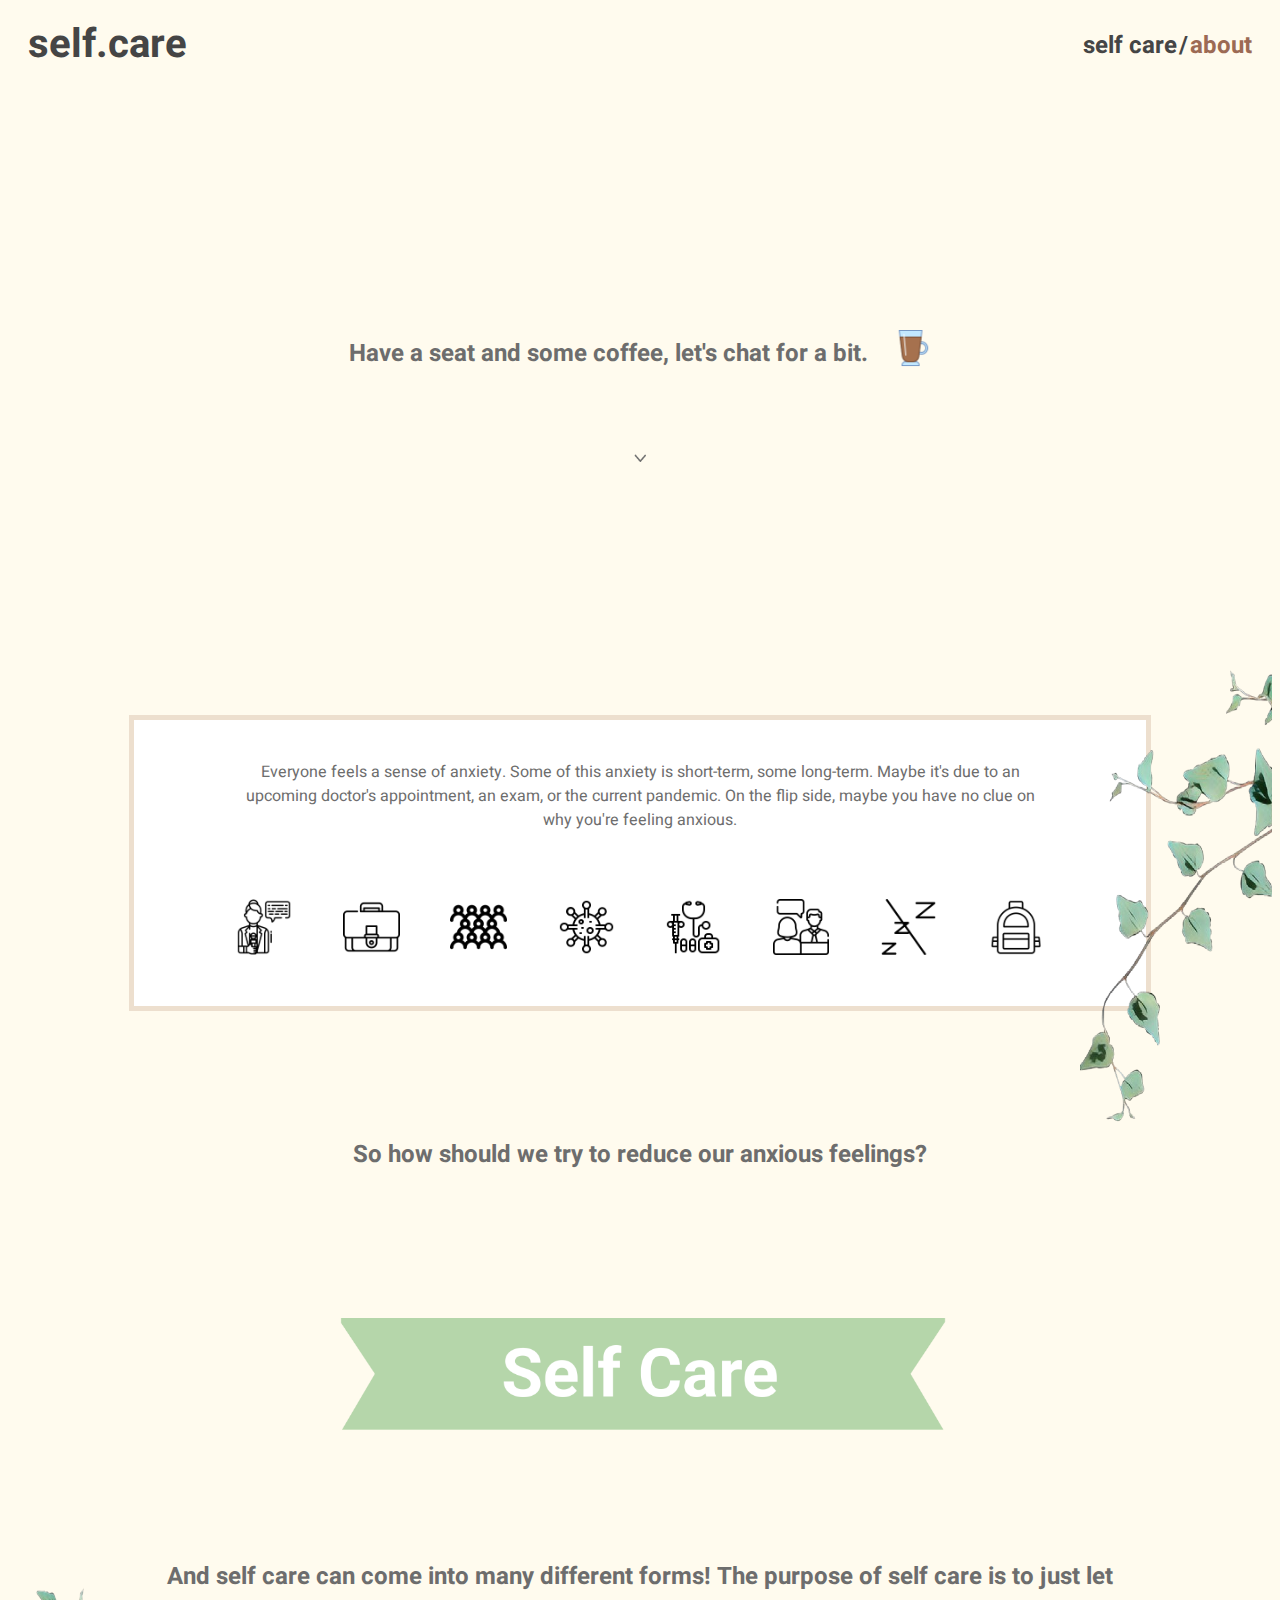
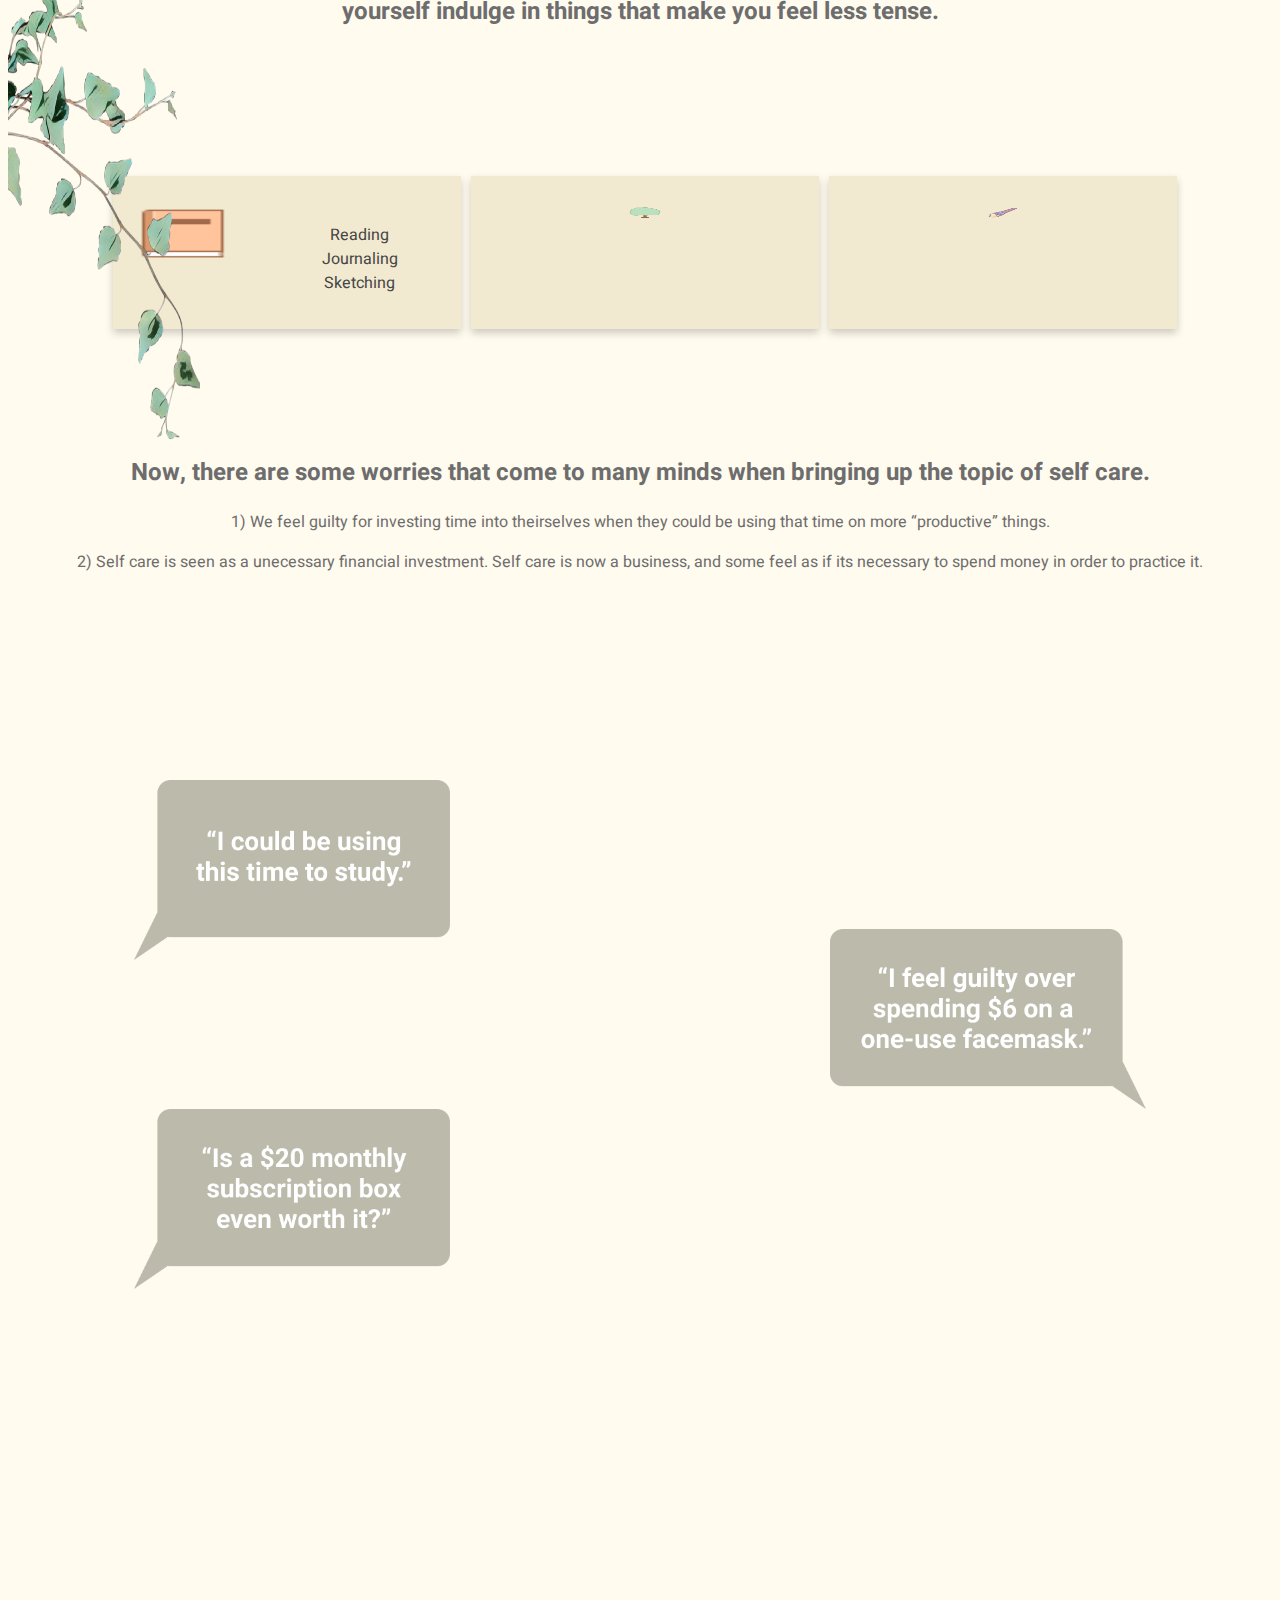
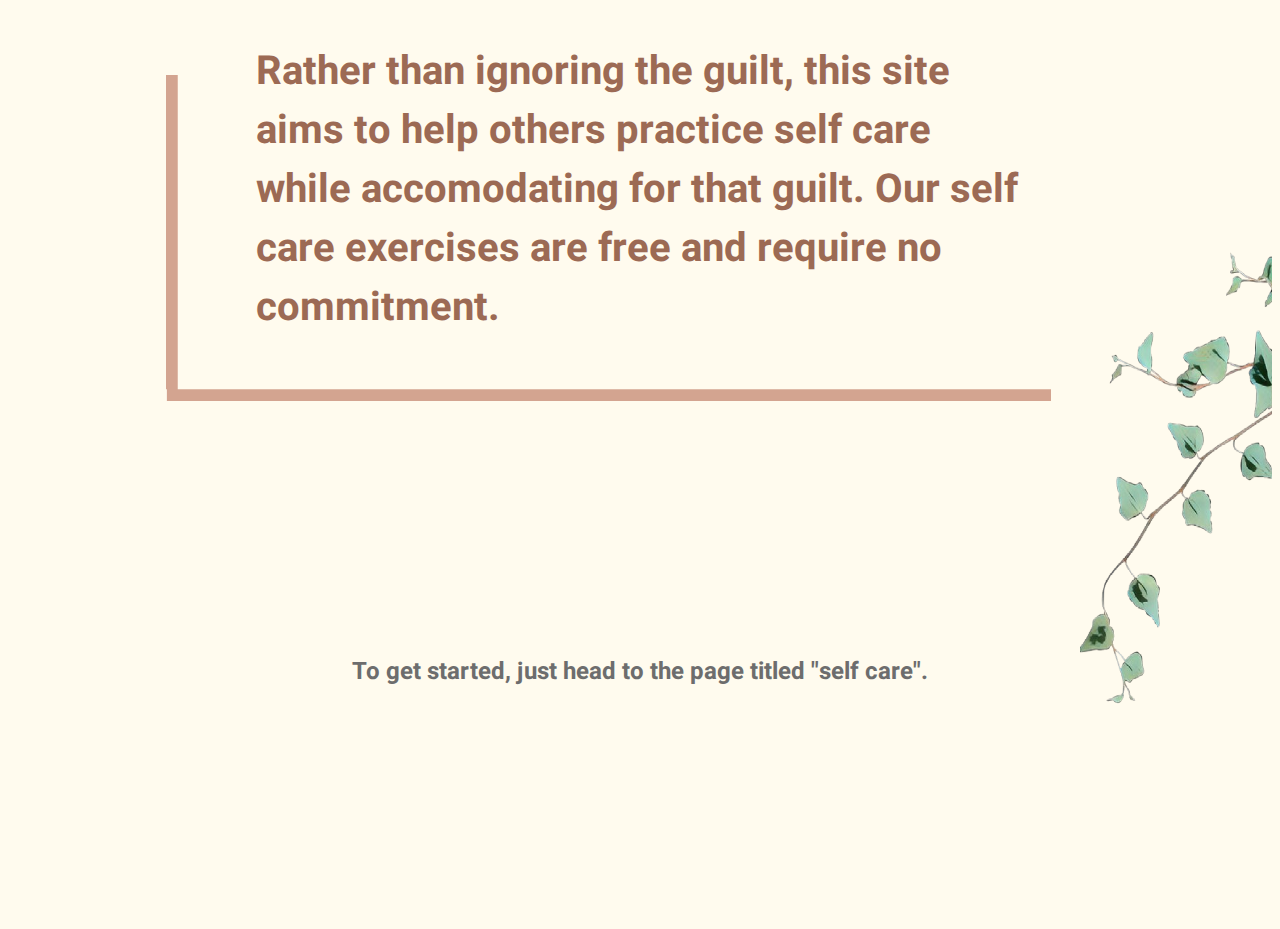
==== index.html @ 166d168b "files" ====
<!DOCTYPE html>
<html lang="en" dir="ltr">
  <head>
    <link rel="stylesheet" href="style.css">
    <meta charset="utf-8">
    <title>self.care</title>

    <style>
    body {background-color: #FFFBEE}
    </style>

  <div class = "navigation" style = "width: 100%">
    <h1> self.care </h1>
    <h2  style = "margin-right: 20px; color: #9C6A54"> about </h2>
    <h2 style = "margin-left: 2px; margin-right: 2px"> / <h2>
    <h2> self care </h2>
  </div>

  <div class = "pagewidth" style = "width: 100%;">
    <h2 style = "margin-top: 20%"> Have a seat and some coffee, let's chat for a bit. </h2>
    <img src = "coffee.png" style = "width: 3%; height: 3%; margin-top: 19.5%; margin-left: 2%"> </img>
  </div>
  <div class = "pagewidth" style = "width: 100%">
  <img src = "down.png" style = "margin-top: 5%; width: 1%; height 1%"> </img>
  </div>

  <div class = "pagewidth" style = "width: 100%">
  <div class = "anxieties" style = "width: 80%; margin-top: 20%">
  <p style = "text-align: center; margin-left: 10%; margin-right: 10%; margin-top: 4%"> Everyone feels a sense of anxiety. Some of this anxiety is short-term,
      some long-term. Maybe it's due to an upcoming doctor's appointment,
        an exam, or the current pandemic. On the flip side, maybe
        you have no clue on why you're feeling anxious. </p>
  <div class = "images" style = "width: 80%; margin-top: 5%; margin-left: 10%; margin-right: 10%; margin-bottom: 5%">
    <img src = "anchor.png" style = "width: 7%; height: 7%; margin-left: 0%"> </img>
    <img src = "briefcase.png" style = "width: 7%; height: 7%"> </img>
    <img src = "crowd.png" style = "width: 7%; height: 7%" > </img>
    <img src = "disease.png" style = "width: 7%; height: 7%"> </img>
    <img src = "doctor-tool.png" style = "width: 7%; height: 7%"> </img>
    <img src = "job-interview.png" style = "width: 7%; height: 7%"> </img>
    <img src = "no-sleeping.png" style = "width: 7%; height: 7%"> </img>
    <img src = "school-bag.png" style = "width: 7%; height: 7%"> </img>
  </div>
  </div>
  </div>

  <div class = "right" style = "width: 100%">
  <img src = "ivy.png" style= "position: absolute; width: 15%; height: 80%; margin-top: -30%"> </img>
  </div>

  <div class = "pagewidth" style = "width: 100%;">
    <h2 style = "margin-top: 10%"> So how should we try to reduce our anxious feelings? </h2>
  </div>

  <div class = "pagewidth" style = "width: 100%;">
  <img src = "Selfcare.png" style = "margin-top: 10%; width: 70%; height: 40%"> </img>
  </div>

  <div class = "pagewidth" style = "width: 100%;">
    <h2 style = "margin-top: 10%; text-align: center; margin-left: 10%; margin-right: 10%"> And self care can come into many different forms!
The purpose of self care is to just let yourself indulge in things that make you feel less tense. </h2>
  </div>

  <div class="threecolumn" style = "width: 100%">
    <div class = "card" style = "width: 25%">
      <div class = "image" style = "width: 100%">
      <img src = "Book.png" style = "width: 50%; height: 50%"> </img>
      <div class = "info" style = "width: 100%">
        <ul>
          <li> Reading </li>
          <li> Journaling </li>
          <li> Sketching </li>
        </ul>
      </div>
      </div>
  </div>
    <div class = "card" style = "width: 25%">
      <div class = "image" style = "width: 100%">
      <img src = "Tree.png" style = "width: 10%; height: 10%"> </img>
      </div>
    </div>
    <div class = "card" style = "width: 25%">
      <div class = "image" style = "width: 100%">
      <img src = "Paintbrush.png" style = "width: 10%; height: 10%"> </img>
      </div>
    </div>
  </div>

  <img src = "ivy2.png" style= "position: absolute; width: 15%; height: 80%; margin-top: -30%"> </img>

    <h2 style = "margin-top: 10%; text-align: center"> Now, there are some worries that come to many minds when bringing up the topic of self care. </h2>
    <p style = "text-align: center"> 1) We feel guilty for investing time into theirselves when they could be using that time on more “productive” things.</p>
    <p style = "text-align: center">2) Self care is seen as a unecessary financial investment. Self care is now a business, and some feel as if its necessary to spend money in order to practice it.   </p>

    <img src = "Chatbubble1.png" style= "width: 25%; height: 80%; margin-top: 15%; margin-left: 10%"> </img>

    <div class = "right" style = "width: 100%">
    <img src = "Chatbubble2.png" style= "width: 25%; height: 80%; margin-top: -3%; margin-right: 10%"> </img>
    </div>

    <img src = "Chatbubble3.png" style= "width: 25%; height: 80%; margin-top: 0%; margin-left: 10%"> </img>

    <div class = "pagewidth" style = "width: 100%">
    <img src = "grid.png" style = "width: 70%; height: 40%; margin-top: 30%; margin-left: -5%">
    </div>

    <div class = "pagewidth" style = "width: 100%">
    <h2 style = "color: #9C6A54;  position: absolute; margin-left: 20%; margin-right: 20%; margin-top: -28%; font-size: 250%">
    Rather than ignoring the guilt, this site aims to help others practice self care while accomodating for
    that guilt. Our self care exercises are free and require no commitment. </h2>
    </div>

    <div class = "right" style = "width: 100%">
    <img src = "ivy.png" style= "position: absolute; width: 15%; height: 80%; margin-top: -15%"> </img>
    </div>

    <h2 style = "margin-top: 10%; text-align: center; margin-top: 20%"> To get started, just head to the page titled
    "self care". </h2>


  </div>

  </head>
  <body>

  </body>
</html>
---- style.css ----
@import url(https://fonts.googleapis.com/css?family=Heebo);

body {
  font-family: 'Heebo';
}

h1, h2, h3, p {
  color: #6D6D6D;
}

.navigation h2 {
  display: inline-flex;
  float: right;
  color: #454545
}

.navigation h1 {
  display: inline-block;
  position: absolute;
  font-size: 250%;
  margin-top: 7px;
  margin-left: 20px;
  color: #454545;
}

.pagewidth{
  display:flex;
  justify-content: center;
}

.anxieties{
  background-color: white;
  border-style: solid;
  border-color: #EDDFCE;
  border-width: thick;
}

.images {
  display: inline-flex;
  justify-content: space-between;
}

.right{
  display: flex;
  justify-content: flex-end;
}

.card {
  box-shadow: 0 4px 8px 0 rgba(0, 0, 0, 0.2);
  padding: 16px;
  background-color: #F2EAD0;
  margin-left: 10px;
  display: inline-flex;
}

.threecolumn {
  display: flex;
  justify-content: center;
  margin-top: 10%;
}

.image {
  display: flex;
  justify-content: center;
  margin-top: 5%;
}

.info {
  display: block;
  justify-content: center;
  text-align: center;
}

li {
  color: #454545;
}

  ul {
  list-style-type: none;
}
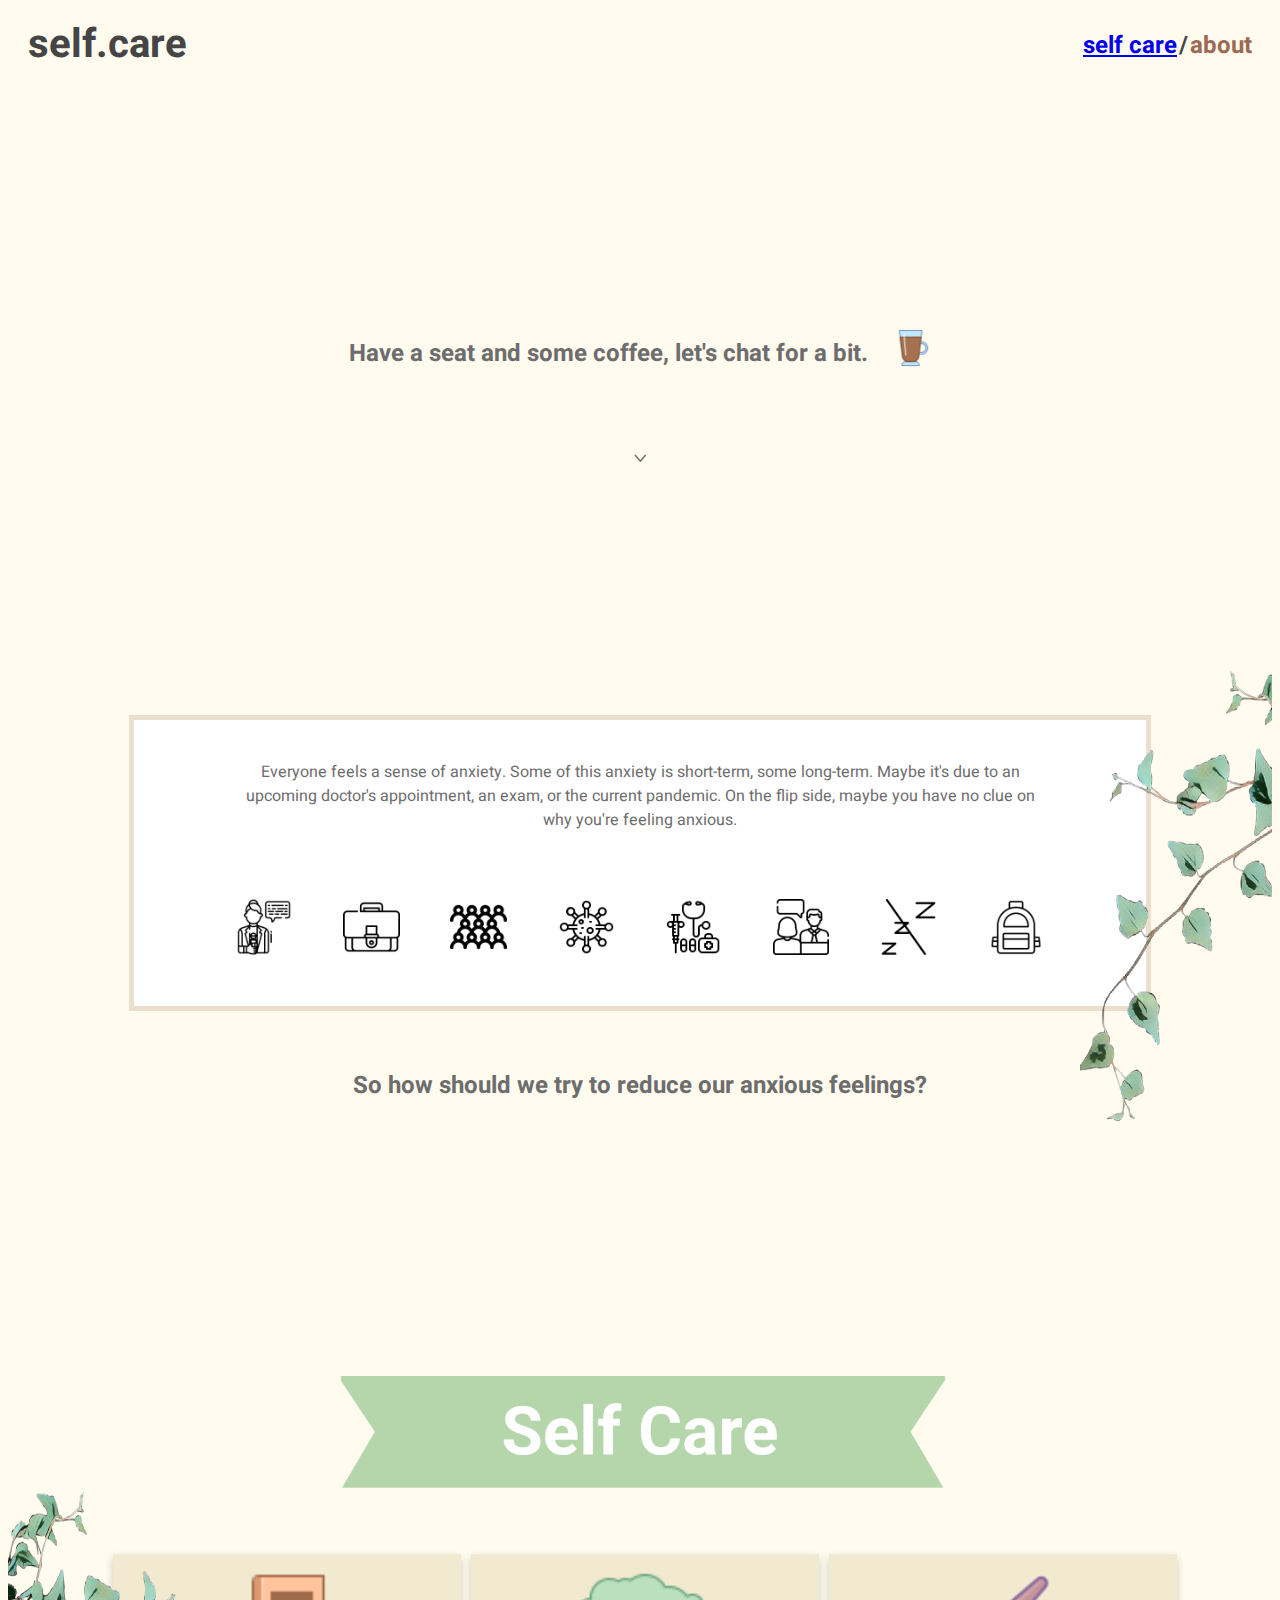
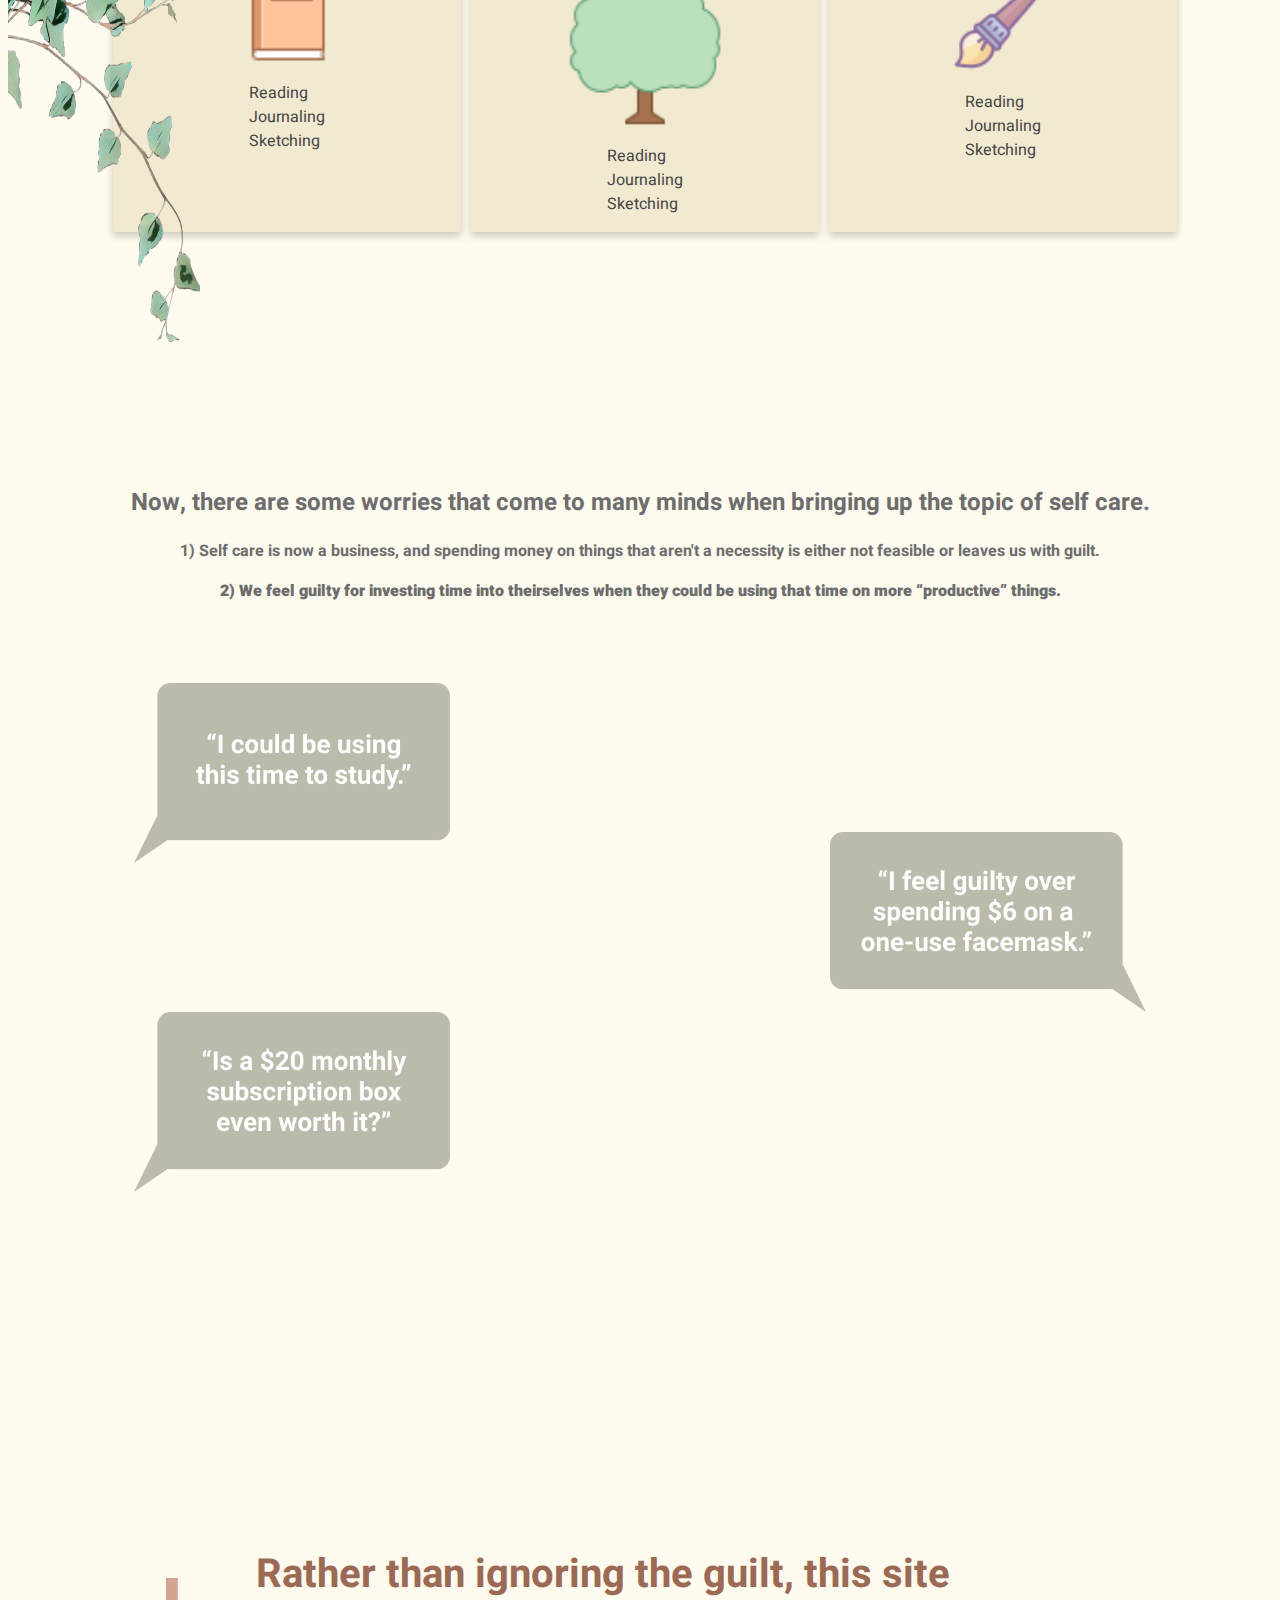
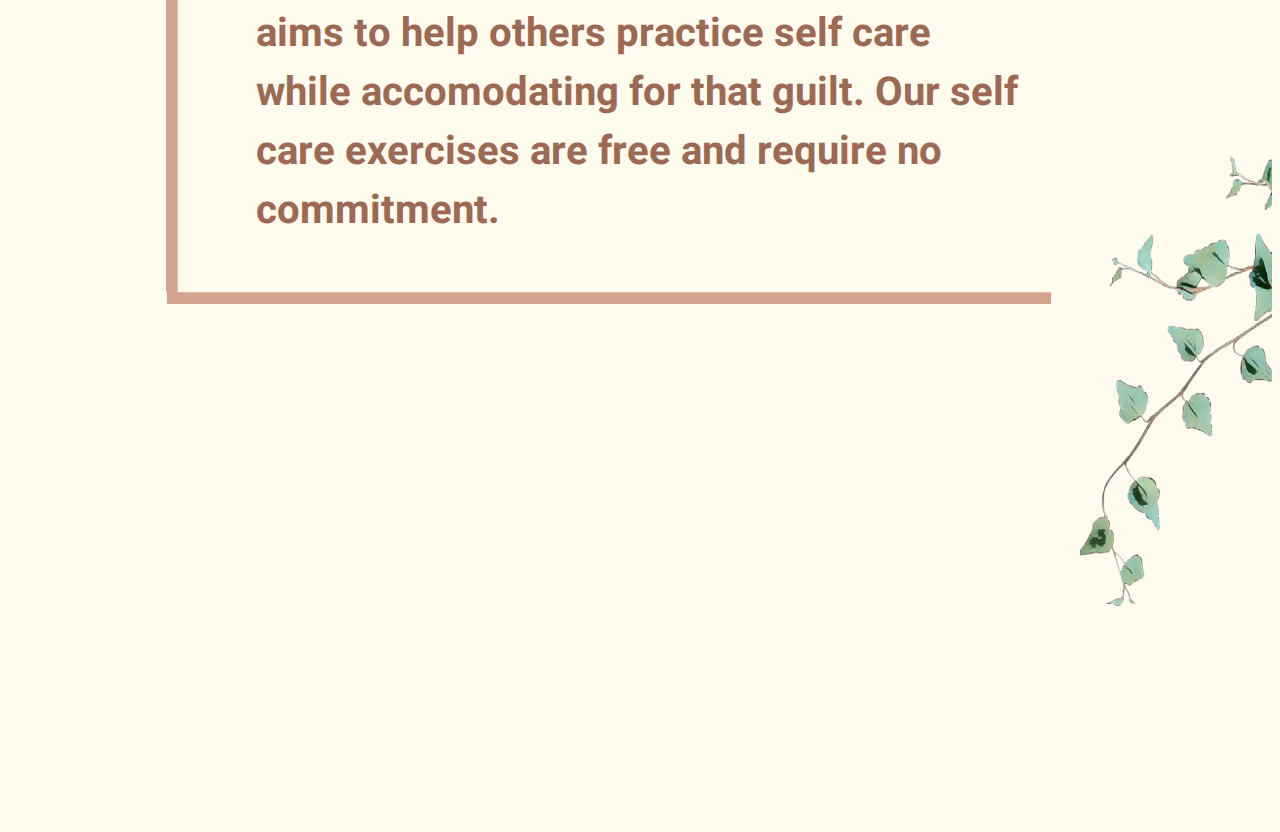
==== commit 2bc50ba2: "files" ====
--- a/index.html
+++ b/index.html
@@ -13,7 +13,7 @@
     <h1> self.care </h1>
     <h2  style = "margin-right: 20px; color: #9C6A54"> about </h2>
     <h2 style = "margin-left: 2px; margin-right: 2px"> / <h2>
-    <h2> self care </h2>
+    <h2> <a href= ”selfcare.html”>self care</a> </h2>
   </div>
 
   <div class = "pagewidth" style = "width: 100%;">
@@ -47,51 +47,48 @@
   <img src = "ivy.png" style= "position: absolute; width: 15%; height: 80%; margin-top: -30%"> </img>
   </div>
 
-  <div class = "pagewidth" style = "width: 100%;">
-    <h2 style = "margin-top: 10%"> So how should we try to reduce our anxious feelings? </h2>
+  <div class = "pagewidth" style = "width: 100%; margin-top: 3%">
+    <h2> So how should we try to reduce our anxious feelings? </h2>
   </div>
 
   <div class = "pagewidth" style = "width: 100%;">
-  <img src = "Selfcare.png" style = "margin-top: 10%; width: 70%; height: 40%"> </img>
+  <img src = "Selfcare.png" style = "margin-top: 20%; width: 70%; height: 40%"> </img>
   </div>
 
-  <div class = "pagewidth" style = "width: 100%;">
-    <h2 style = "margin-top: 10%; text-align: center; margin-left: 10%; margin-right: 10%"> And self care can come into many different forms!
-The purpose of self care is to just let yourself indulge in things that make you feel less tense. </h2>
-  </div>
-
-  <div class="threecolumn" style = "width: 100%">
-    <div class = "card" style = "width: 25%">
-      <div class = "image" style = "width: 100%">
-      <img src = "Book.png" style = "width: 50%; height: 50%"> </img>
-      <div class = "info" style = "width: 100%">
+  <div class="threecolumn" style="width: 100%">
+    <div class="card" style="width: 25%">
+      <img src="Book.png" style="width: 30%;">
         <ul>
           <li> Reading </li>
           <li> Journaling </li>
           <li> Sketching </li>
         </ul>
-      </div>
-      </div>
-  </div>
-    <div class = "card" style = "width: 25%">
-      <div class = "image" style = "width: 100%">
-      <img src = "Tree.png" style = "width: 10%; height: 10%"> </img>
-      </div>
     </div>
-    <div class = "card" style = "width: 25%">
-      <div class = "image" style = "width: 100%">
-      <img src = "Paintbrush.png" style = "width: 10%; height: 10%"> </img>
-      </div>
+    <div class="card" style="width: 25%">
+        <img src="Tree.png" style="width: 50%;">
+        <ul>
+          <li> Reading </li>
+          <li> Journaling </li>
+          <li> Sketching </li>
+        </ul>
+    </div>
+    <div class="card" style="width: 25%">
+        <img src="Paintbrush.png" style="width: 33%;">
+        <ul>
+          <li> Reading </li>
+          <li> Journaling </li>
+          <li> Sketching </li>
+        </ul>
     </div>
   </div>
 
   <img src = "ivy2.png" style= "position: absolute; width: 15%; height: 80%; margin-top: -30%"> </img>
 
-    <h2 style = "margin-top: 10%; text-align: center"> Now, there are some worries that come to many minds when bringing up the topic of self care. </h2>
-    <p style = "text-align: center"> 1) We feel guilty for investing time into theirselves when they could be using that time on more “productive” things.</p>
-    <p style = "text-align: center">2) Self care is seen as a unecessary financial investment. Self care is now a business, and some feel as if its necessary to spend money in order to practice it.   </p>
+    <h2 style = "margin-top: 20%; text-align: center"> Now, there are some worries that come to many minds when bringing up the topic of self care. </h2>
+    <p style = "text-align: center"> <strong> 1) Self care is now a business, and spending money on things that aren't a necessity is either not feasible or leaves us with guilt. <strong></p>
+    <p style = "text-align: center"> <strong> 2) We feel guilty for investing time into theirselves when they could be using that time on more “productive” things. </strong> </p>
 
-    <img src = "Chatbubble1.png" style= "width: 25%; height: 80%; margin-top: 15%; margin-left: 10%"> </img>
+    <img src = "Chatbubble1.png" style= "width: 25%; height: 80%; margin-top: 5%; margin-left: 10%"> </img>
 
     <div class = "right" style = "width: 100%">
     <img src = "Chatbubble2.png" style= "width: 25%; height: 80%; margin-top: -3%; margin-right: 10%"> </img>
@@ -113,9 +110,6 @@
     <img src = "ivy.png" style= "position: absolute; width: 15%; height: 80%; margin-top: -15%"> </img>
     </div>
 
-    <h2 style = "margin-top: 10%; text-align: center; margin-top: 20%"> To get started, just head to the page titled
-    "self care". </h2>
-
 
   </div>
 
--- a/style.css
+++ b/style.css
@@ -51,12 +51,14 @@
   background-color: #F2EAD0;
   margin-left: 10px;
   display: inline-flex;
+  flex-direction: column;
+  align-items: center;
 }
 
 .threecolumn {
   display: flex;
   justify-content: center;
-  margin-top: 10%;
+  margin-top: 5%;
 }
 
 .image {
@@ -77,4 +79,7 @@
 
   ul {
   list-style-type: none;
+  margin: 0px;
+  padding: 0px;
+  margin-top: 5%;
 }
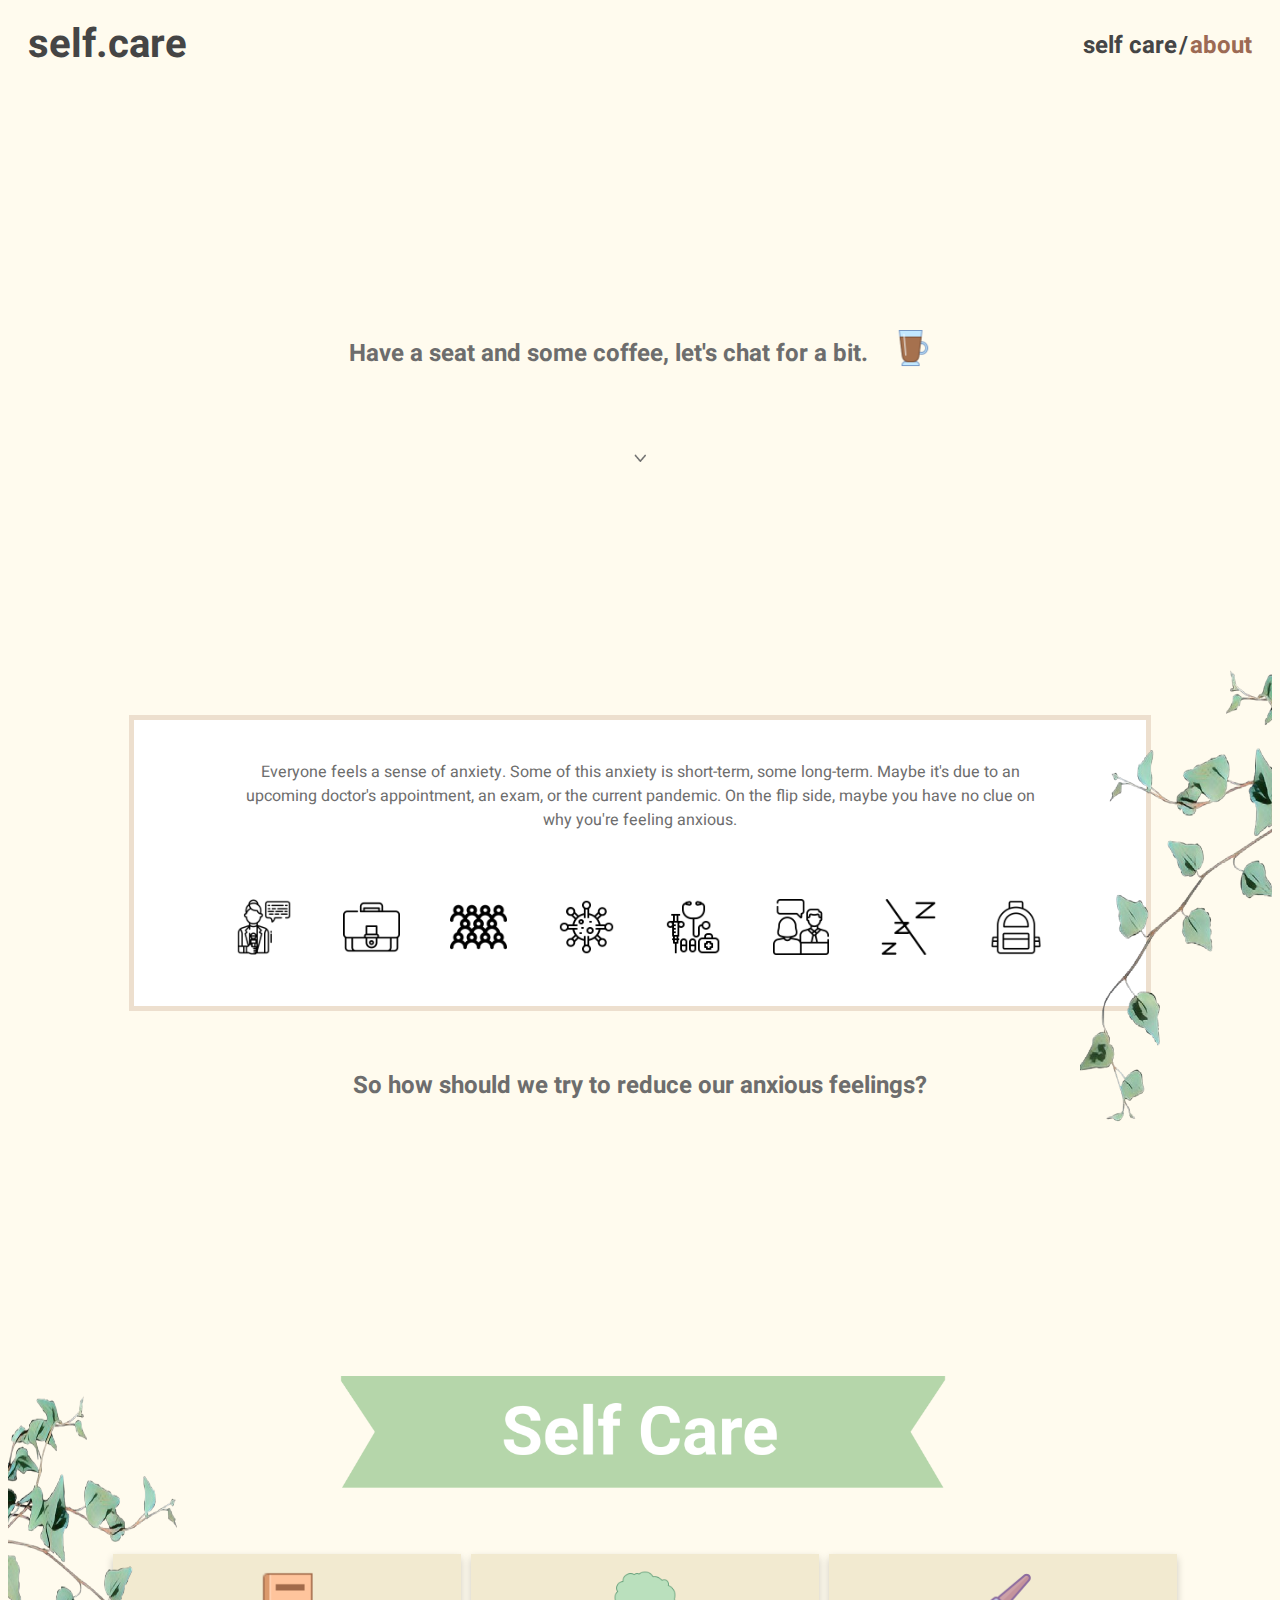
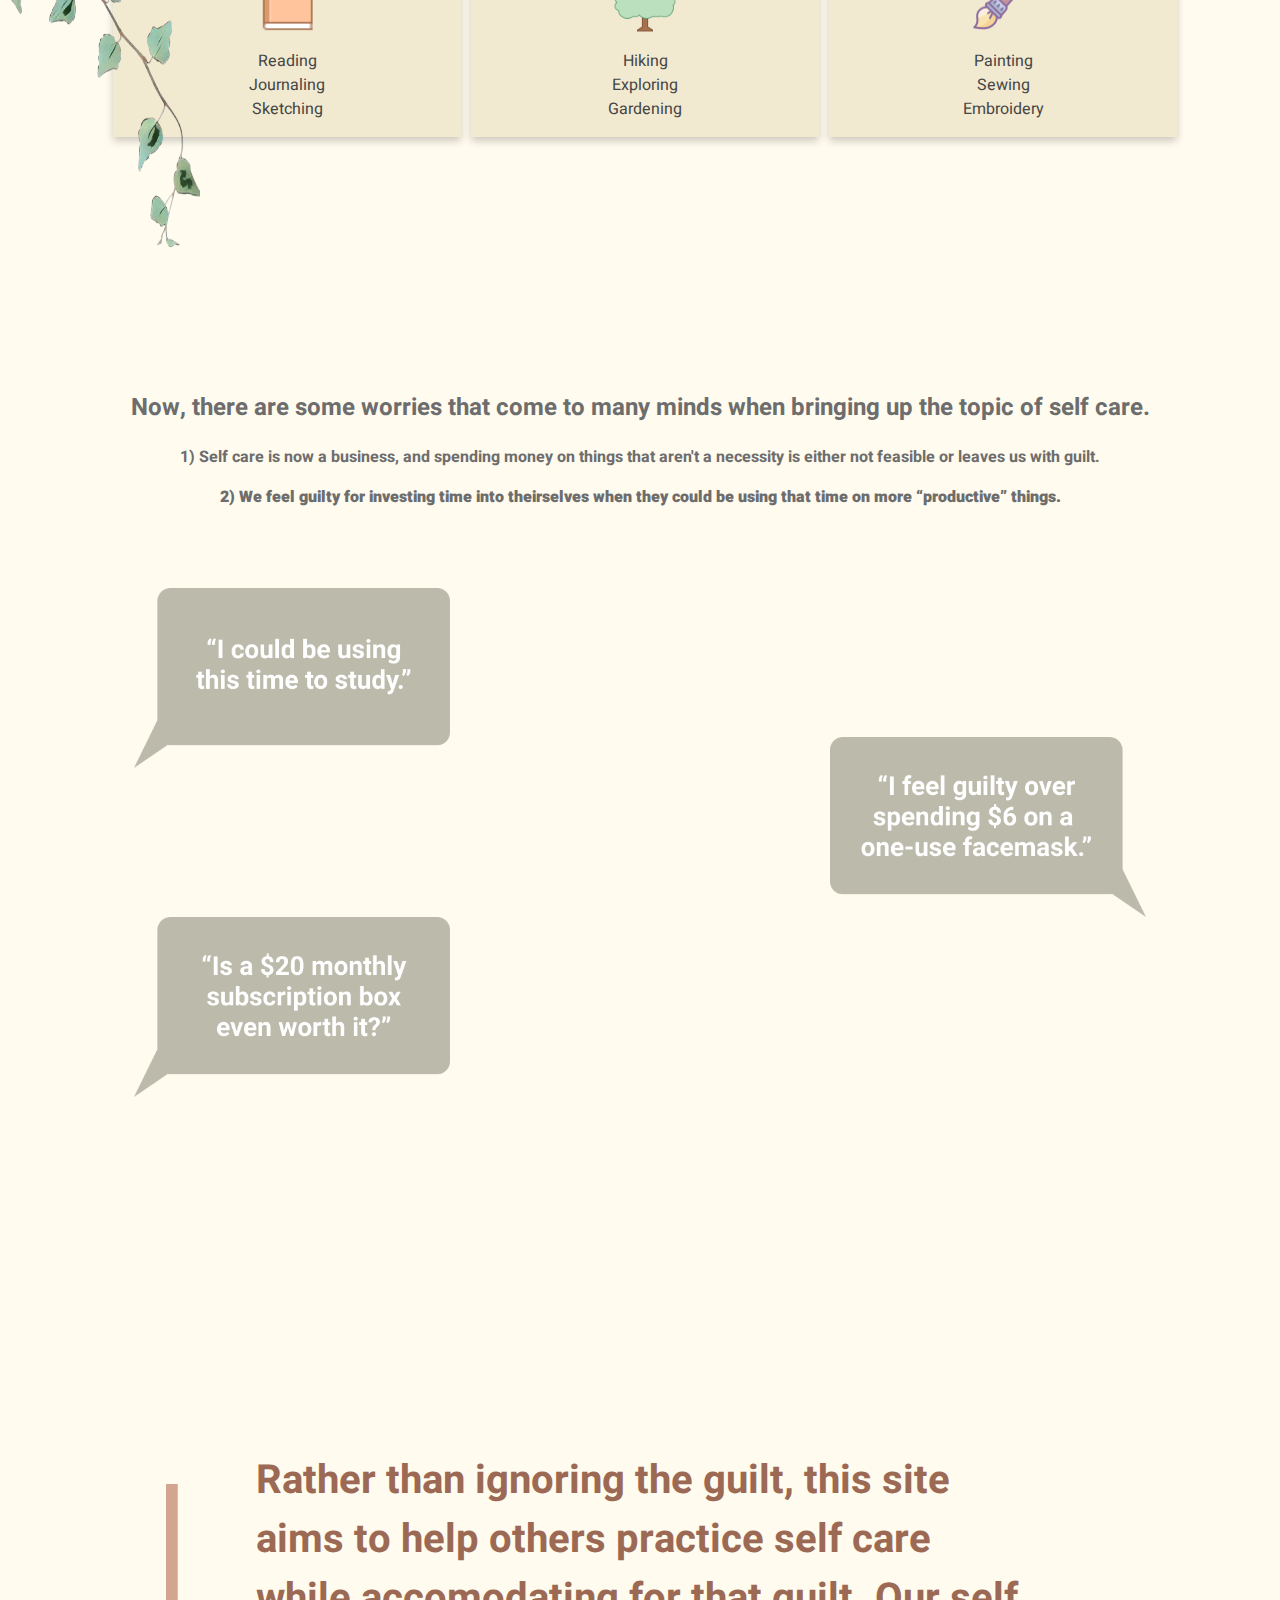
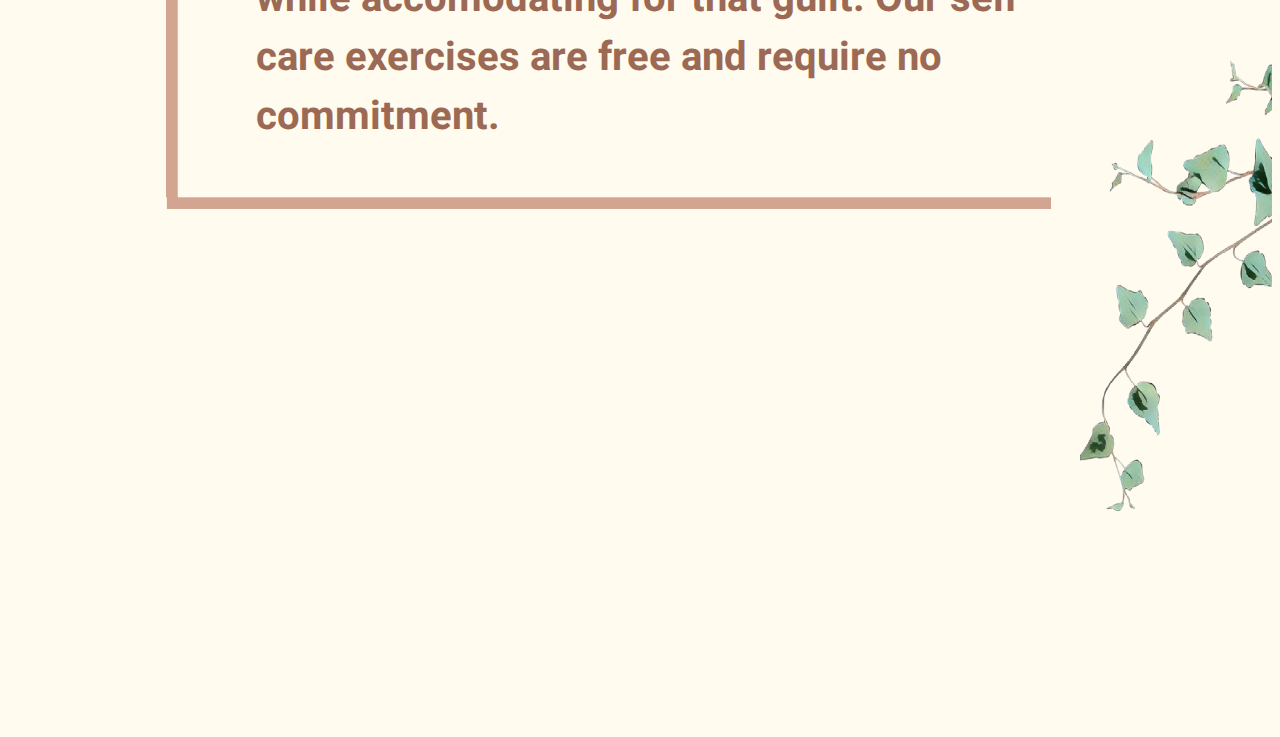
==== commit fb5f397a: "files" ====
--- a/index.html
+++ b/index.html
@@ -9,13 +9,15 @@
     body {background-color: #FFFBEE}
     </style>
 
+  <!-- Navigation and website title -->
   <div class = "navigation" style = "width: 100%">
     <h1> self.care </h1>
     <h2  style = "margin-right: 20px; color: #9C6A54"> about </h2>
     <h2 style = "margin-left: 2px; margin-right: 2px"> / <h2>
-    <h2> <a href= ”selfcare.html”>self care</a> </h2>
+    <h2> <a href= "selfcare.html" style = "text-decoration: none">self care</a> </h2>
   </div>
 
+  <!-- Intro with coffee image -->
   <div class = "pagewidth" style = "width: 100%;">
     <h2 style = "margin-top: 20%"> Have a seat and some coffee, let's chat for a bit. </h2>
     <img src = "coffee.png" style = "width: 3%; height: 3%; margin-top: 19.5%; margin-left: 2%"> </img>
@@ -24,6 +26,7 @@
   <img src = "down.png" style = "margin-top: 5%; width: 1%; height 1%"> </img>
   </div>
 
+  <!-- White box with anxiety facts -->
   <div class = "pagewidth" style = "width: 100%">
   <div class = "anxieties" style = "width: 80%; margin-top: 20%">
   <p style = "text-align: center; margin-left: 10%; margin-right: 10%; margin-top: 4%"> Everyone feels a sense of anxiety. Some of this anxiety is short-term,
@@ -43,21 +46,25 @@
   </div>
   </div>
 
+  <!-- Ivy image on the right side of page -->
   <div class = "right" style = "width: 100%">
   <img src = "ivy.png" style= "position: absolute; width: 15%; height: 80%; margin-top: -30%"> </img>
   </div>
 
+  <!-- Text underneath anxiety facts -->
   <div class = "pagewidth" style = "width: 100%; margin-top: 3%">
     <h2> So how should we try to reduce our anxious feelings? </h2>
   </div>
 
+  <!-- Image labeled "Self Care" -->
   <div class = "pagewidth" style = "width: 100%;">
   <img src = "Selfcare.png" style = "margin-top: 20%; width: 70%; height: 40%"> </img>
   </div>
 
+  <!-- Three columns of self care activities-->
   <div class="threecolumn" style="width: 100%">
     <div class="card" style="width: 25%">
-      <img src="Book.png" style="width: 30%;">
+      <img src="Book.png" style="width: 20%;">
         <ul>
           <li> Reading </li>
           <li> Journaling </li>
@@ -65,50 +72,52 @@
         </ul>
     </div>
     <div class="card" style="width: 25%">
-        <img src="Tree.png" style="width: 50%;">
+        <img src="Tree.png" style="width: 20%;">
         <ul>
-          <li> Reading </li>
-          <li> Journaling </li>
-          <li> Sketching </li>
+          <li> Hiking </li>
+          <li> Exploring </li>
+          <li> Gardening </li>
         </ul>
     </div>
     <div class="card" style="width: 25%">
-        <img src="Paintbrush.png" style="width: 33%;">
+        <img src="Paintbrush.png" style="width: 20%;">
         <ul>
-          <li> Reading </li>
-          <li> Journaling </li>
-          <li> Sketching </li>
+          <li> Painting </li>
+          <li> Sewing </li>
+          <li> Embroidery </li>
         </ul>
     </div>
   </div>
 
+  <!-- Ivy image on the left side of page -->
   <img src = "ivy2.png" style= "position: absolute; width: 15%; height: 80%; margin-top: -30%"> </img>
 
-    <h2 style = "margin-top: 20%; text-align: center"> Now, there are some worries that come to many minds when bringing up the topic of self care. </h2>
-    <p style = "text-align: center"> <strong> 1) Self care is now a business, and spending money on things that aren't a necessity is either not feasible or leaves us with guilt. <strong></p>
-    <p style = "text-align: center"> <strong> 2) We feel guilty for investing time into theirselves when they could be using that time on more “productive” things. </strong> </p>
+  <!-- Text on guilt from self care -->
+  <h2 style = "margin-top: 20%; text-align: center"> Now, there are some worries that come to many minds when bringing up the topic of self care. </h2>
+  <p style = "text-align: center"> <strong> 1) Self care is now a business, and spending money on things that aren't a necessity is either not feasible or leaves us with guilt. <strong></p>
+  <p style = "text-align: center"> <strong> 2) We feel guilty for investing time into theirselves when they could be using that time on more “productive” things. </strong> </p>
 
-    <img src = "Chatbubble1.png" style= "width: 25%; height: 80%; margin-top: 5%; margin-left: 10%"> </img>
+  <!-- Chat bubble images -->
+  <img src = "Chatbubble1.png" style= "width: 25%; height: 80%; margin-top: 5%; margin-left: 10%"> </img>
+  <div class = "right" style = "width: 100%">
+  <img src = "Chatbubble2.png" style= "width: 25%; height: 80%; margin-top: -3%; margin-right: 10%"> </img>
+  </div>
+  <img src = "Chatbubble3.png" style= "width: 25%; height: 80%; margin-top: 0%; margin-left: 10%"> </img>
 
-    <div class = "right" style = "width: 100%">
-    <img src = "Chatbubble2.png" style= "width: 25%; height: 80%; margin-top: -3%; margin-right: 10%"> </img>
-    </div>
+  <!-- Website description -->
+  <div class = "pagewidth" style = "width: 100%">
+  <img src = "grid.png" style = "width: 70%; height: 40%; margin-top: 30%; margin-left: -5%">
+  </div>
+  <div class = "pagewidth" style = "width: 100%">
+  <h2 style = "color: #9C6A54;  position: absolute; margin-left: 20%; margin-right: 20%; margin-top: -28%; font-size: 250%">
+  Rather than ignoring the guilt, this site aims to help others practice self care while accomodating for
+  that guilt. Our self care exercises are free and require no commitment. </h2>
+  </div>
 
-    <img src = "Chatbubble3.png" style= "width: 25%; height: 80%; margin-top: 0%; margin-left: 10%"> </img>
-
-    <div class = "pagewidth" style = "width: 100%">
-    <img src = "grid.png" style = "width: 70%; height: 40%; margin-top: 30%; margin-left: -5%">
-    </div>
-
-    <div class = "pagewidth" style = "width: 100%">
-    <h2 style = "color: #9C6A54;  position: absolute; margin-left: 20%; margin-right: 20%; margin-top: -28%; font-size: 250%">
-    Rather than ignoring the guilt, this site aims to help others practice self care while accomodating for
-    that guilt. Our self care exercises are free and require no commitment. </h2>
-    </div>
-
-    <div class = "right" style = "width: 100%">
-    <img src = "ivy.png" style= "position: absolute; width: 15%; height: 80%; margin-top: -15%"> </img>
-    </div>
+    <!-- Ivy image on the right side of page -->
+  <div class = "right" style = "width: 100%">
+  <img src = "ivy.png" style= "position: absolute; width: 15%; height: 80%; margin-top: -15%"> </img>
+  </div>
 
 
   </div>
--- a/style.css
+++ b/style.css
@@ -23,6 +23,7 @@
   color: #454545;
 }
 
+/* Places elements in the center of the page horizontally*/
 .pagewidth{
   display:flex;
   justify-content: center;
@@ -40,11 +41,13 @@
   justify-content: space-between;
 }
 
+/* Places elements on the right of the page horizontally*/
 .right{
   display: flex;
   justify-content: flex-end;
 }
 
+/* Creates cards for the three column section*/
 .card {
   box-shadow: 0 4px 8px 0 rgba(0, 0, 0, 0.2);
   padding: 16px;
@@ -61,12 +64,6 @@
   margin-top: 5%;
 }
 
-.image {
-  display: flex;
-  justify-content: center;
-  margin-top: 5%;
-}
-
 .info {
   display: block;
   justify-content: center;
@@ -75,6 +72,7 @@
 
 li {
   color: #454545;
+  text-align: center;
 }
 
   ul {
@@ -83,3 +81,7 @@
   padding: 0px;
   margin-top: 5%;
 }
+
+a {
+  color: #454545;
+}
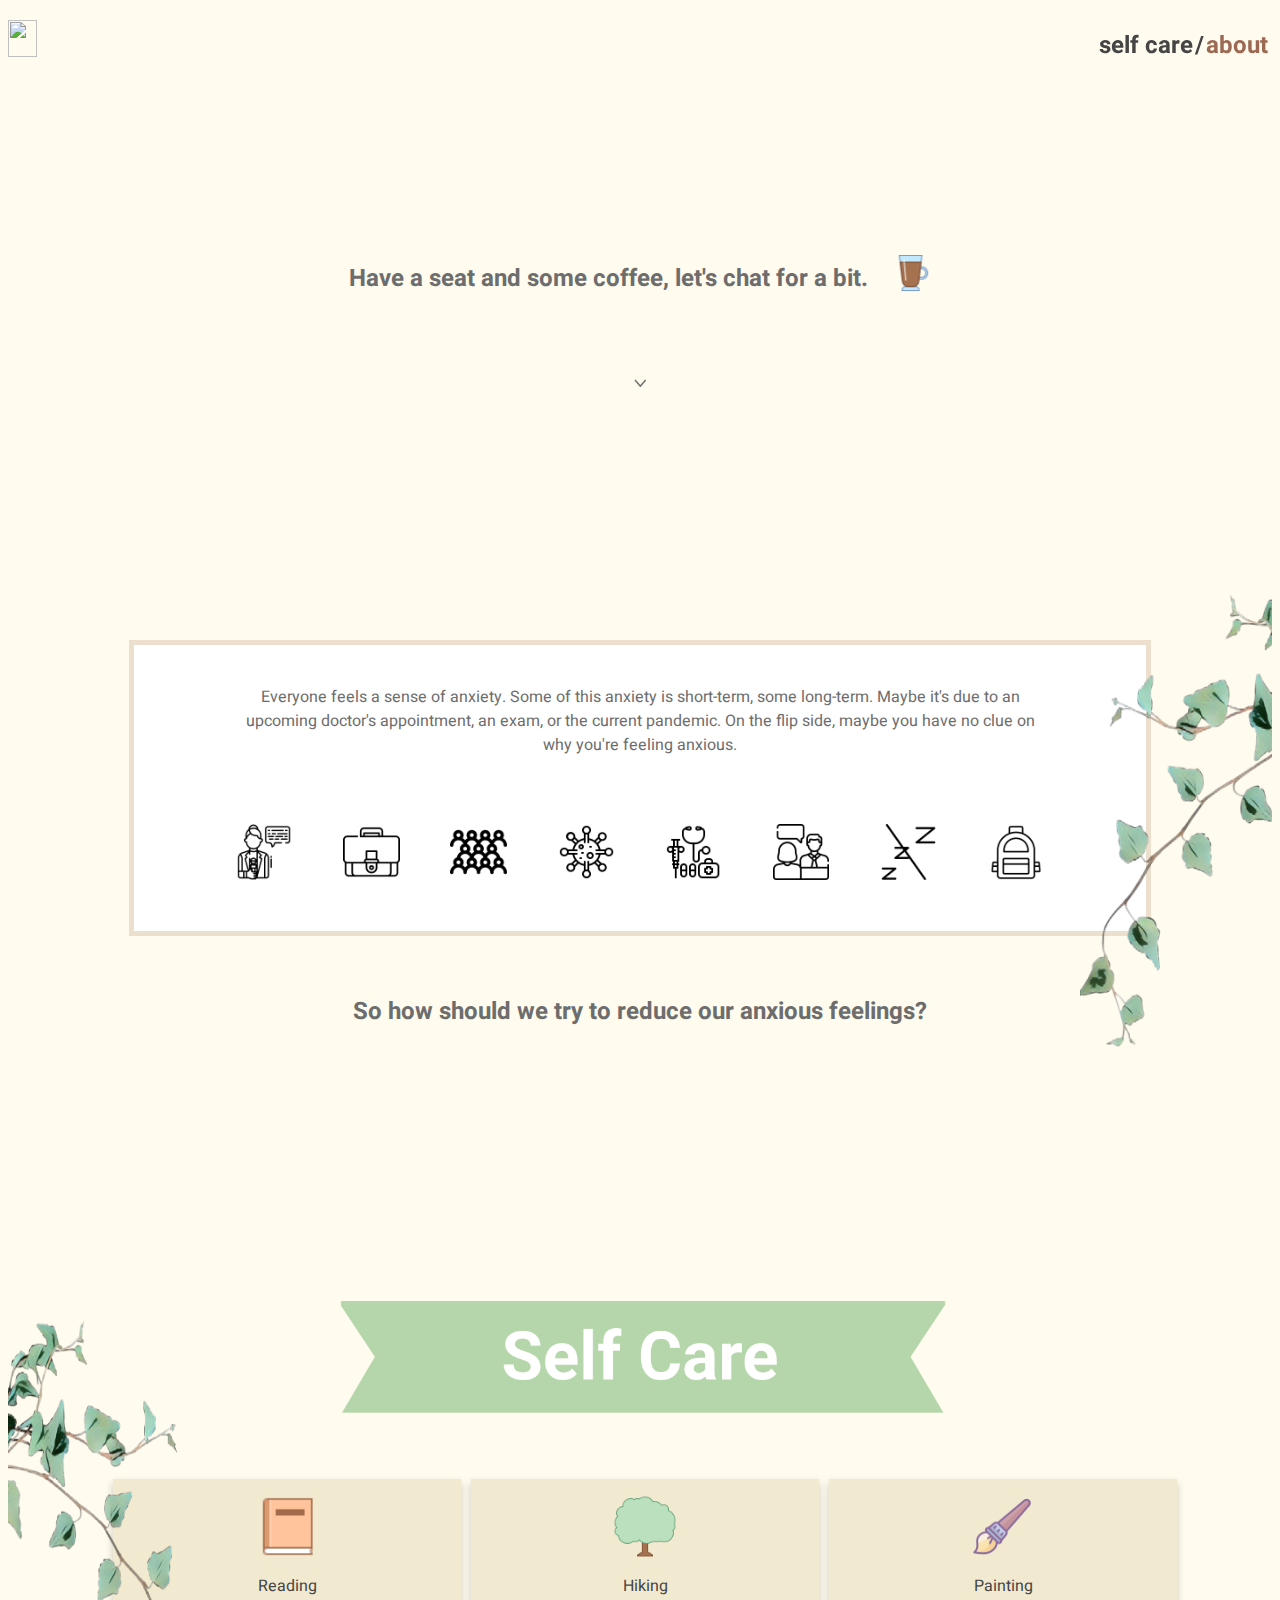
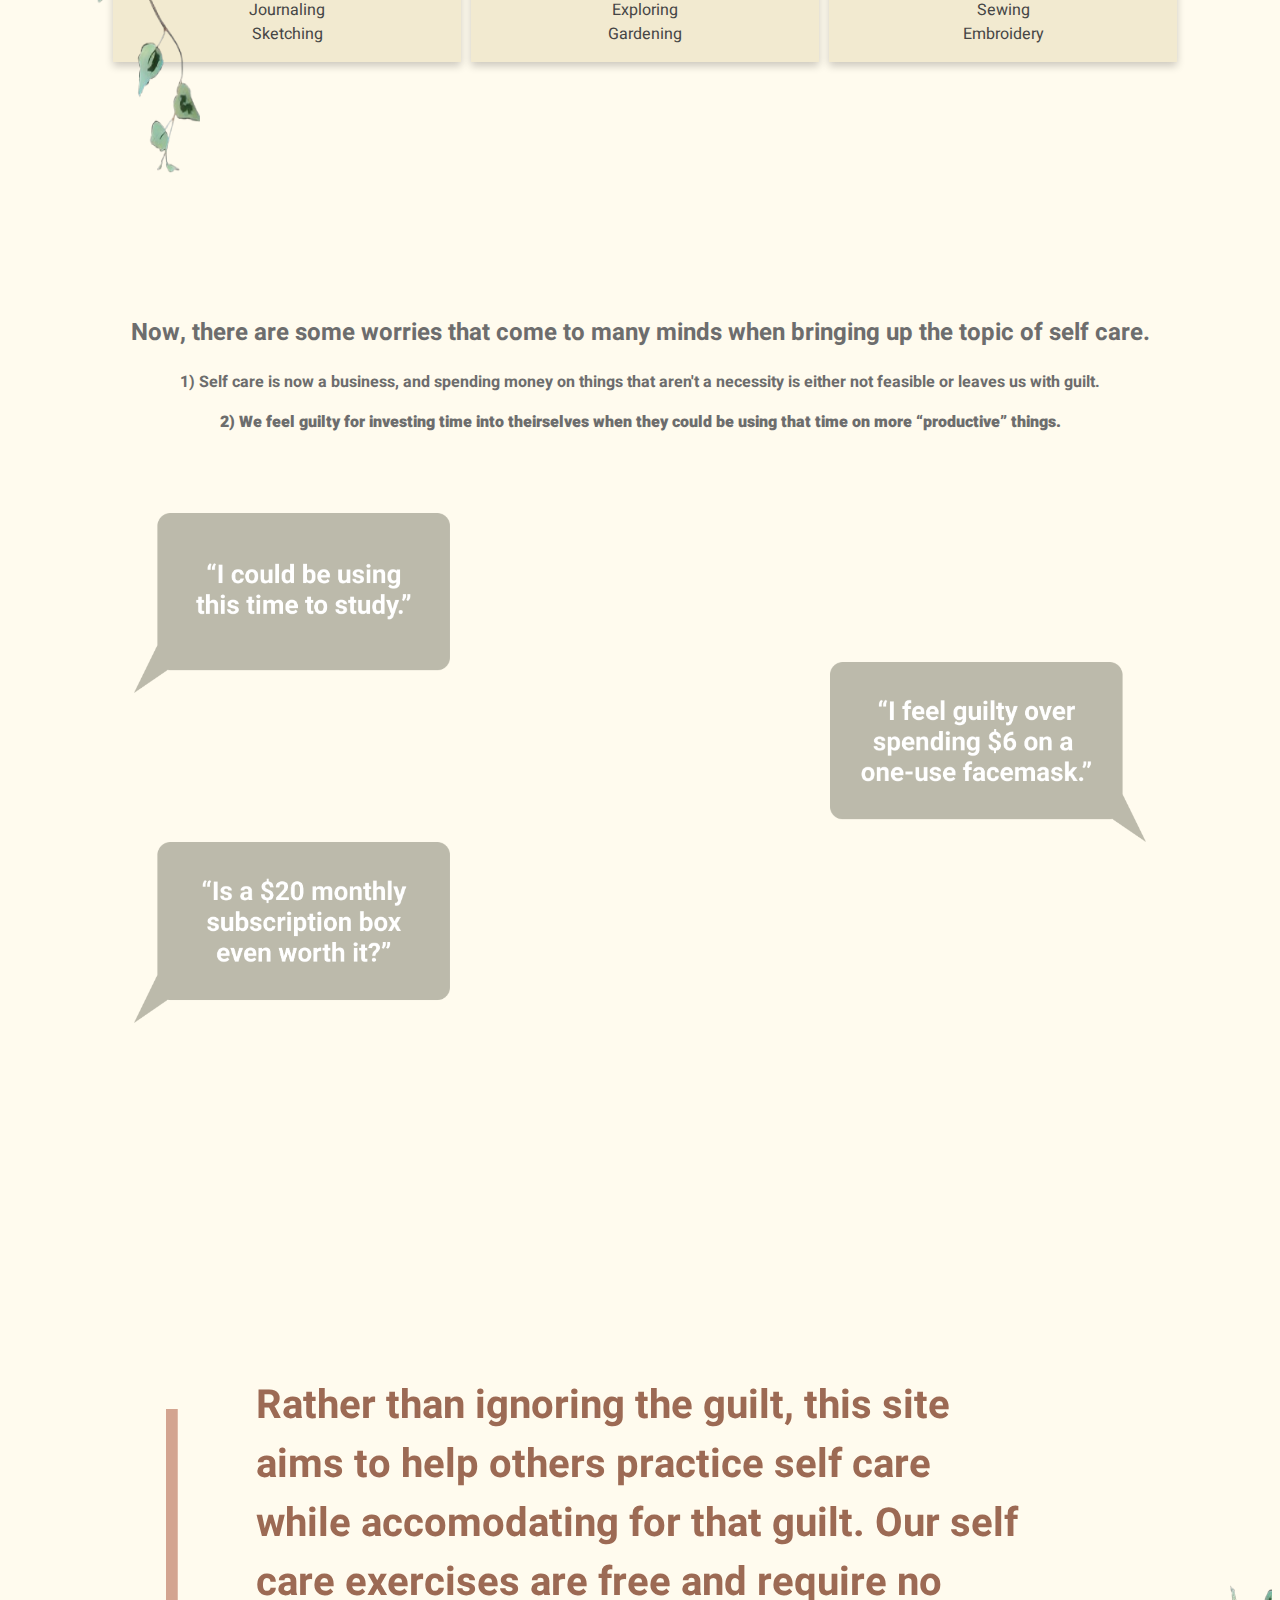
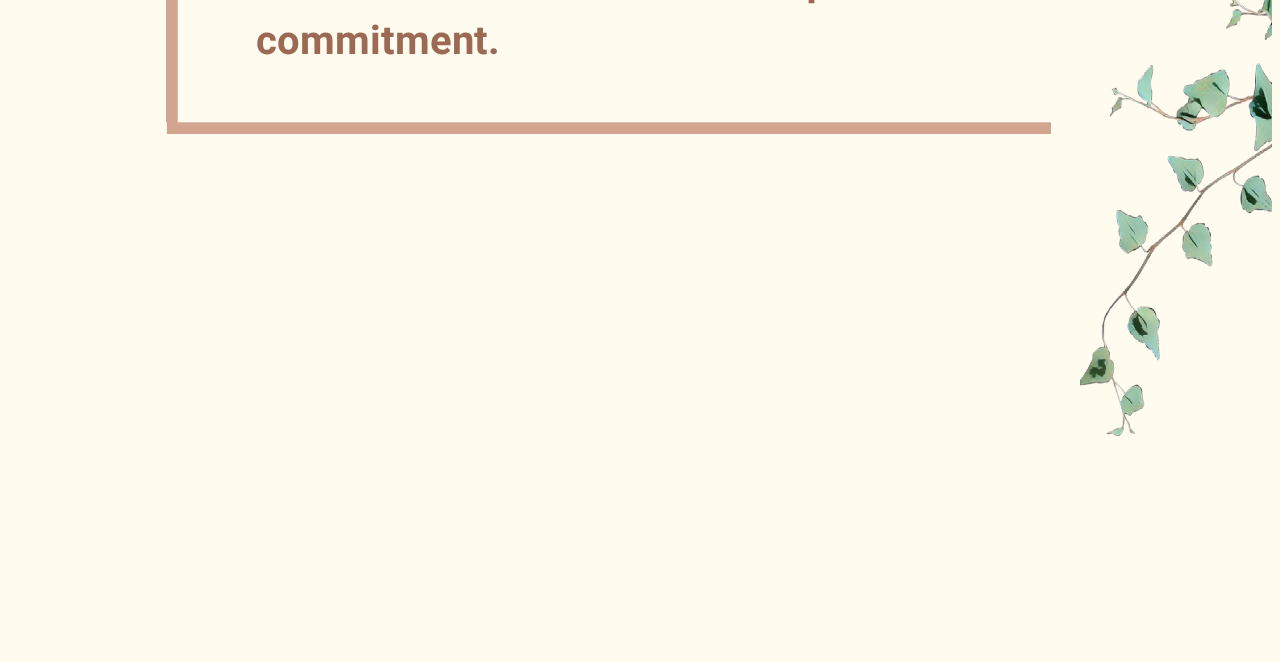
==== commit 6838d2c6: "Update index.html" ====
--- a/index.html
+++ b/index.html
@@ -10,8 +10,9 @@
     </style>
 
   <!-- Navigation and website title -->
-  <div class = "navigation" style = "width: 100%">
-    <h1> self.care </h1>
+  <div class = "navigation" style = "width: 100%; position: fixed">
+    <!-- had to replace website title with an image, could not find out how to make text with only a outline stroke -->
+    <img src = "webname.png" style = "position: absolute; margin-top: 12px; width: 15%; height: 70%">
     <h2  style = "margin-right: 20px; color: #9C6A54"> about </h2>
     <h2 style = "margin-left: 2px; margin-right: 2px"> / <h2>
     <h2> <a href= "selfcare.html" style = "text-decoration: none">self care</a> </h2>
@@ -97,7 +98,7 @@
   <p style = "text-align: center"> <strong> 1) Self care is now a business, and spending money on things that aren't a necessity is either not feasible or leaves us with guilt. <strong></p>
   <p style = "text-align: center"> <strong> 2) We feel guilty for investing time into theirselves when they could be using that time on more “productive” things. </strong> </p>
 
-  <!-- Chat bubble images -->
+  <!-- Chatbubble images -->
   <img src = "Chatbubble1.png" style= "width: 25%; height: 80%; margin-top: 5%; margin-left: 10%"> </img>
   <div class = "right" style = "width: 100%">
   <img src = "Chatbubble2.png" style= "width: 25%; height: 80%; margin-top: -3%; margin-right: 10%"> </img>
--- a/style.css
+++ b/style.css
@@ -23,7 +23,7 @@
   color: #454545;
 }
 
-/* Places elements in the center of the page horizontally*/
+/* Places elements on the center of the page horizontally*/
 .pagewidth{
   display:flex;
   justify-content: center;
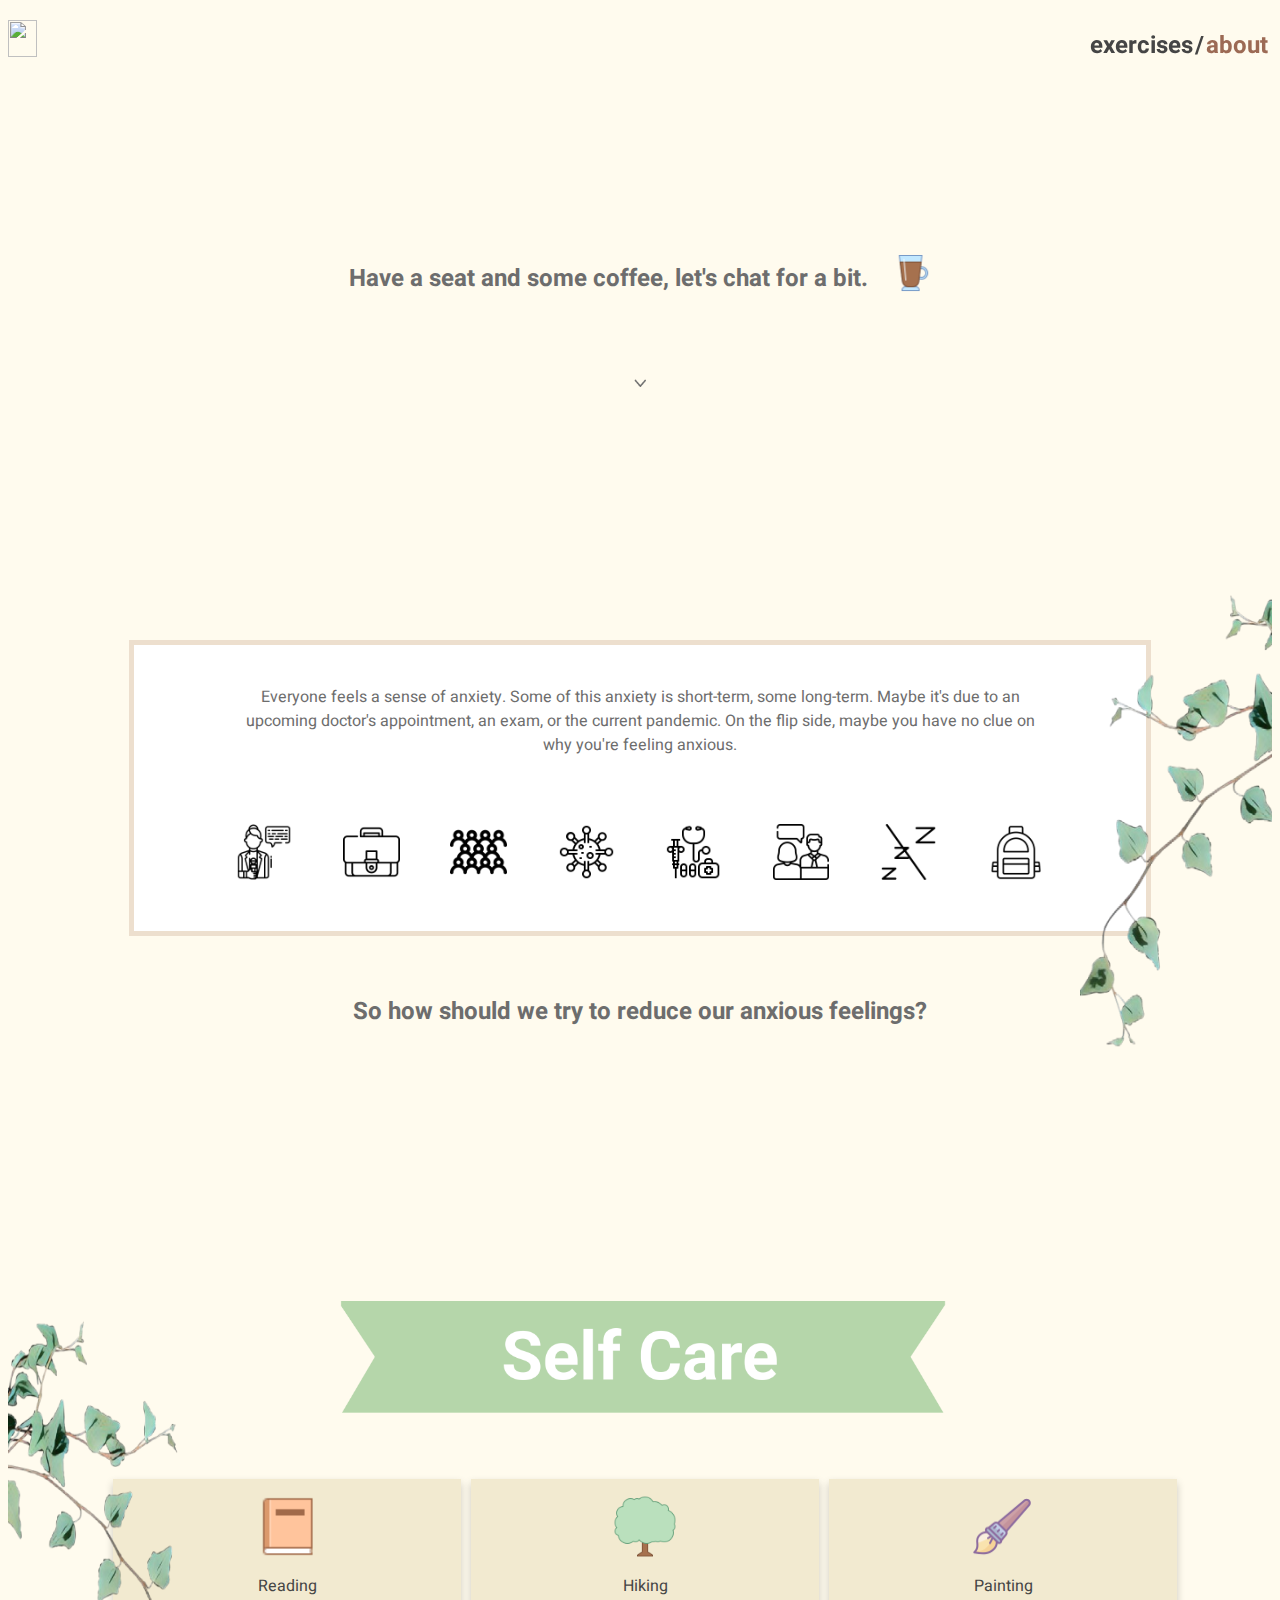
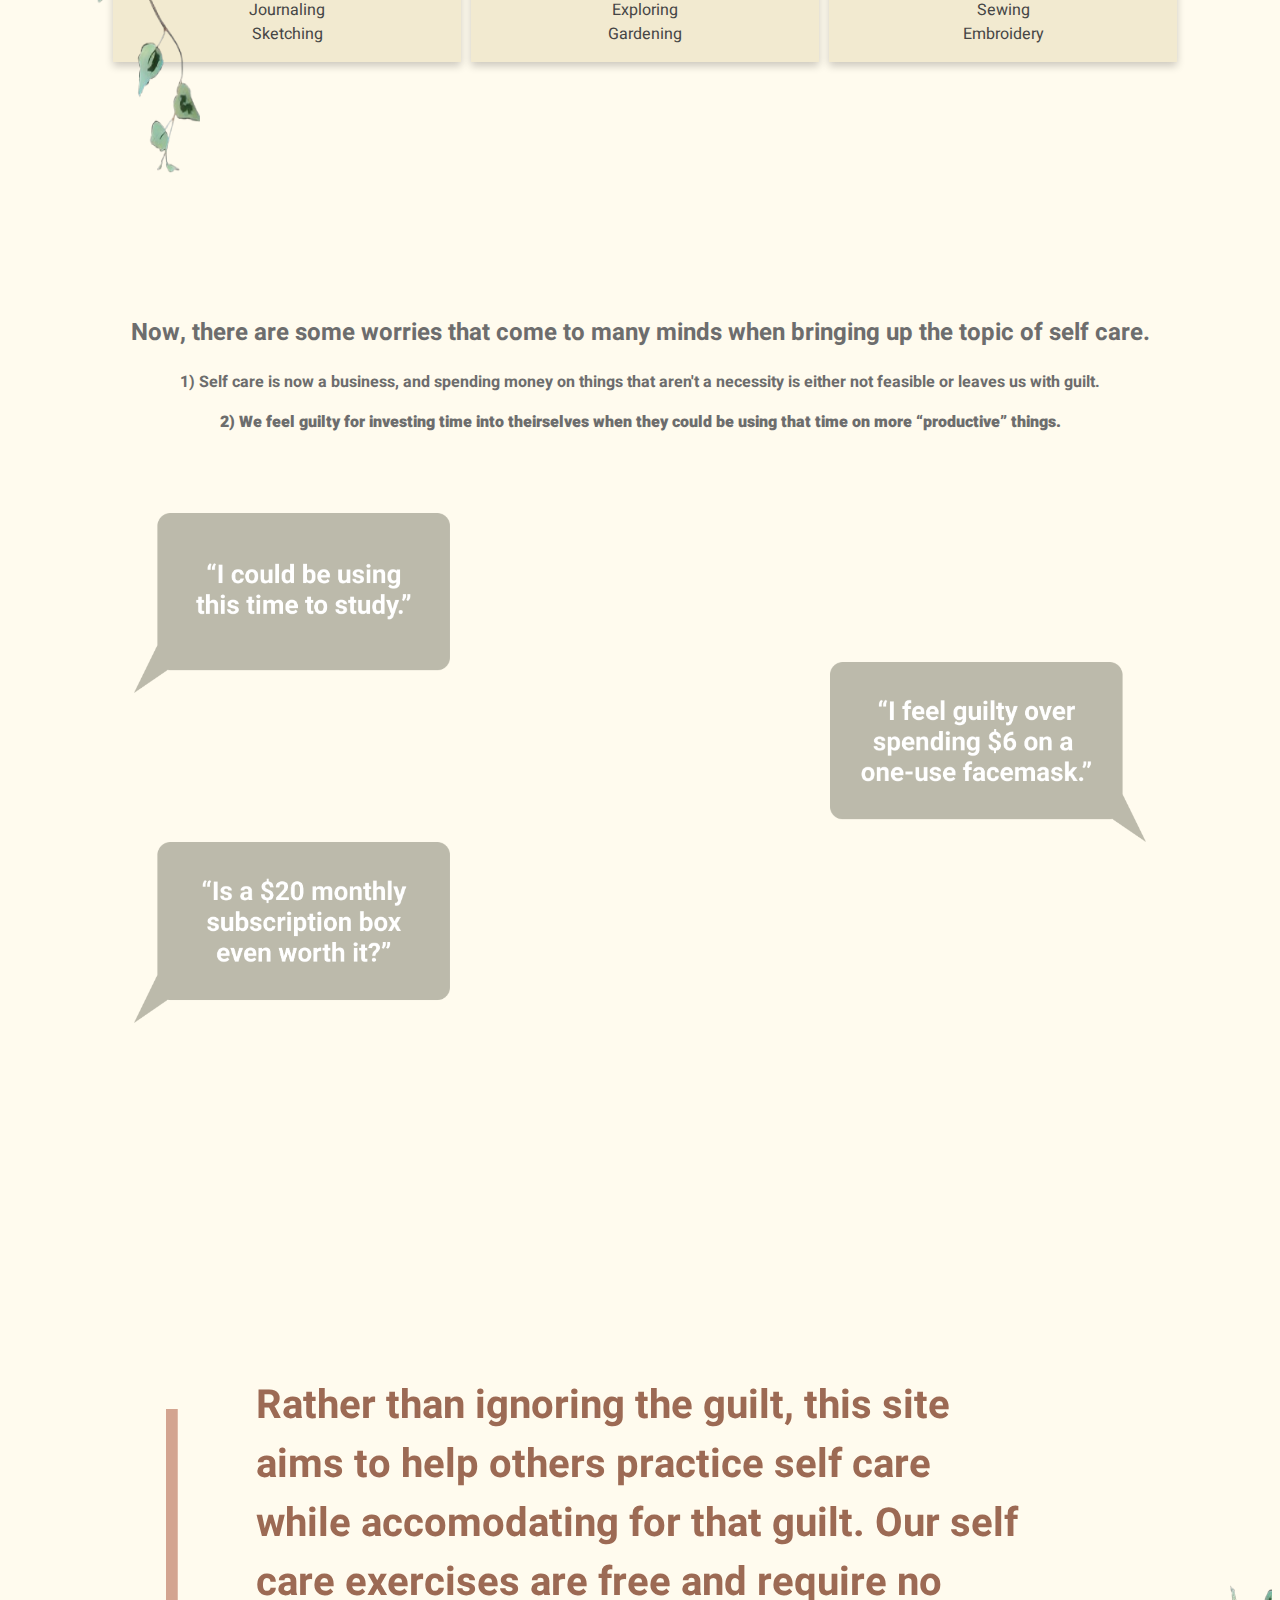
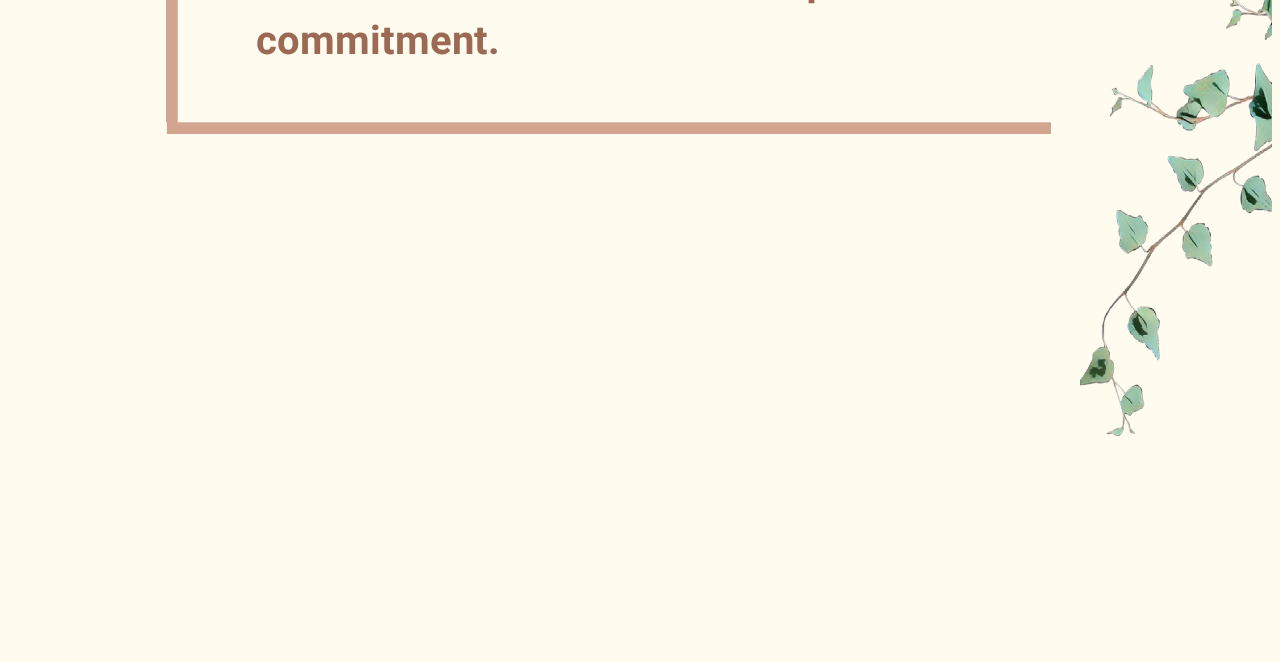
==== commit 5e7363f5: "Update index.html" ====
--- a/index.html
+++ b/index.html
@@ -15,7 +15,7 @@
     <img src = "webname.png" style = "position: absolute; margin-top: 12px; width: 15%; height: 70%">
     <h2  style = "margin-right: 20px; color: #9C6A54"> about </h2>
     <h2 style = "margin-left: 2px; margin-right: 2px"> / <h2>
-    <h2> <a href= "selfcare.html" style = "text-decoration: none">self care</a> </h2>
+    <h2> <a href= "selfcare.html" style = "text-decoration: none">exercises</a> </h2>
   </div>
 
   <!-- Intro with coffee image -->
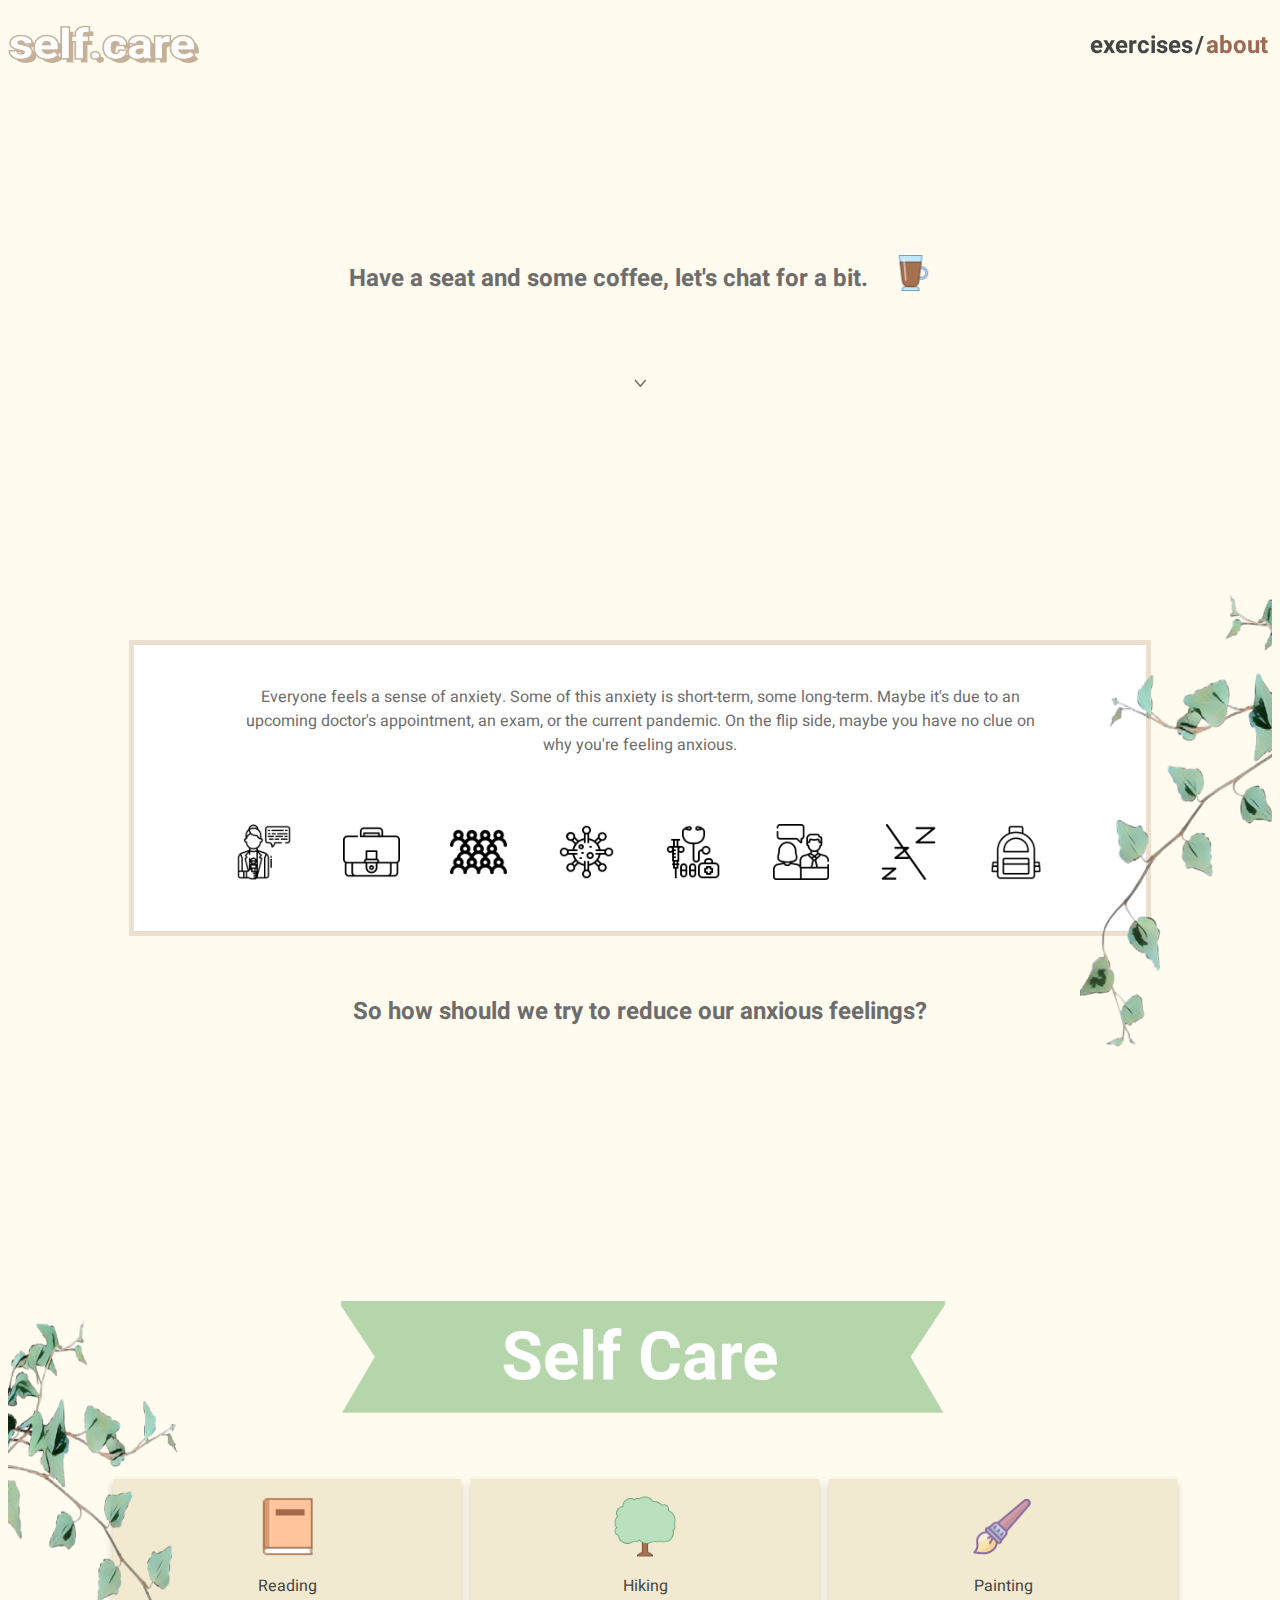
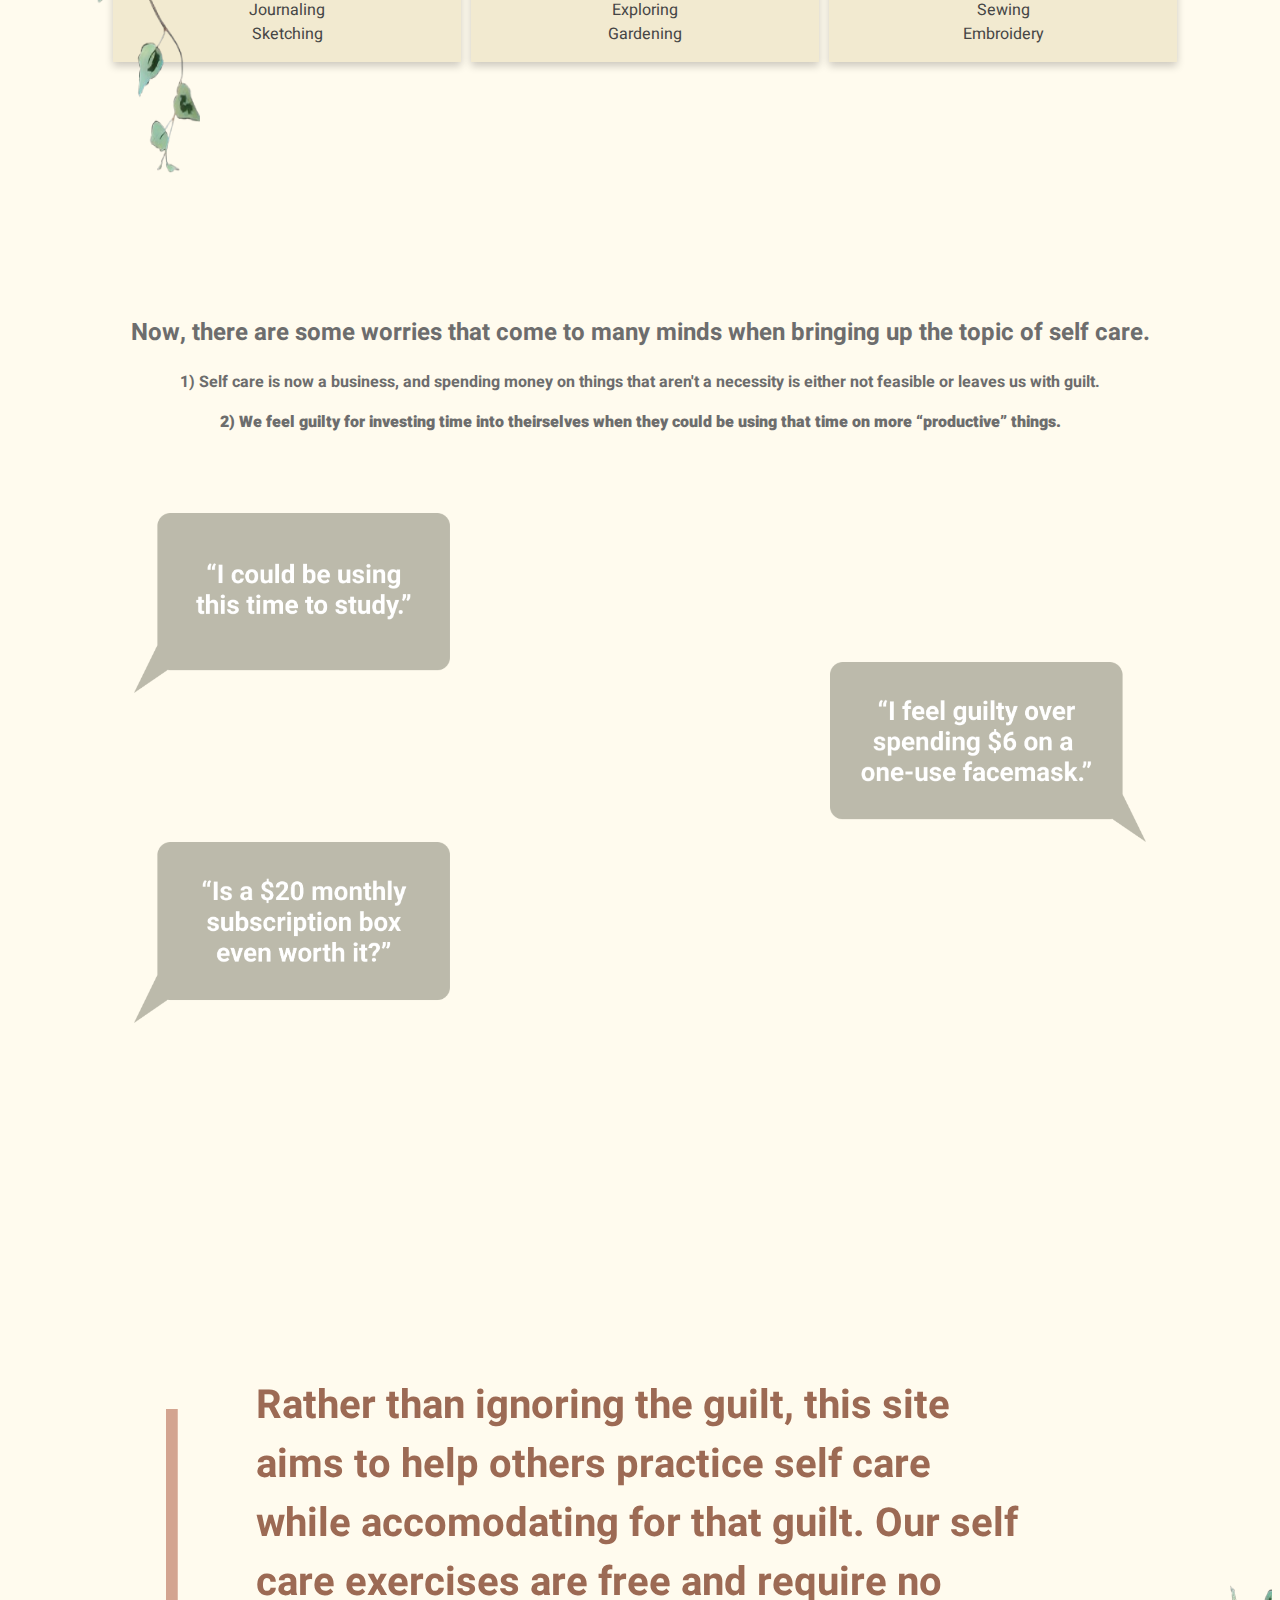
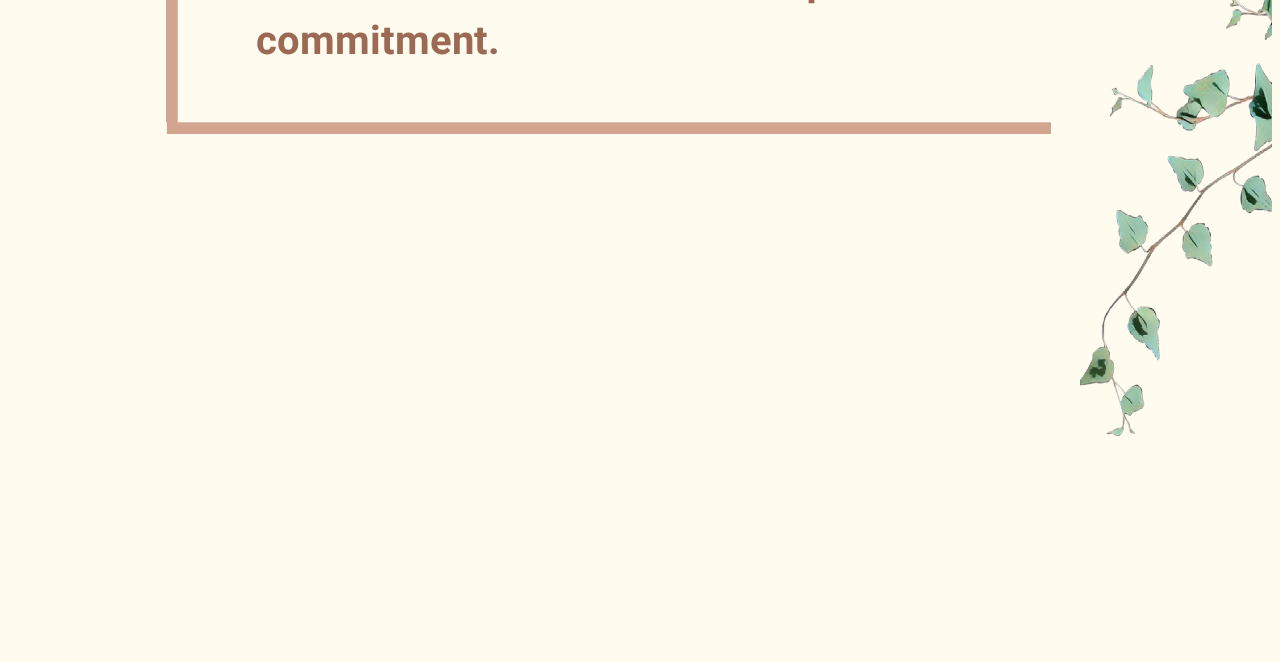
==== commit 7cfa2f85: "Update index.html" ====
--- a/index.html
+++ b/index.html
@@ -62,7 +62,7 @@
   <img src = "Selfcare.png" style = "margin-top: 20%; width: 70%; height: 40%"> </img>
   </div>
 
-  <!-- Three columns of self care activities-->
+  <!-- Three columns of self care activities examples -->
   <div class="threecolumn" style="width: 100%">
     <div class="card" style="width: 25%">
       <img src="Book.png" style="width: 20%;">
